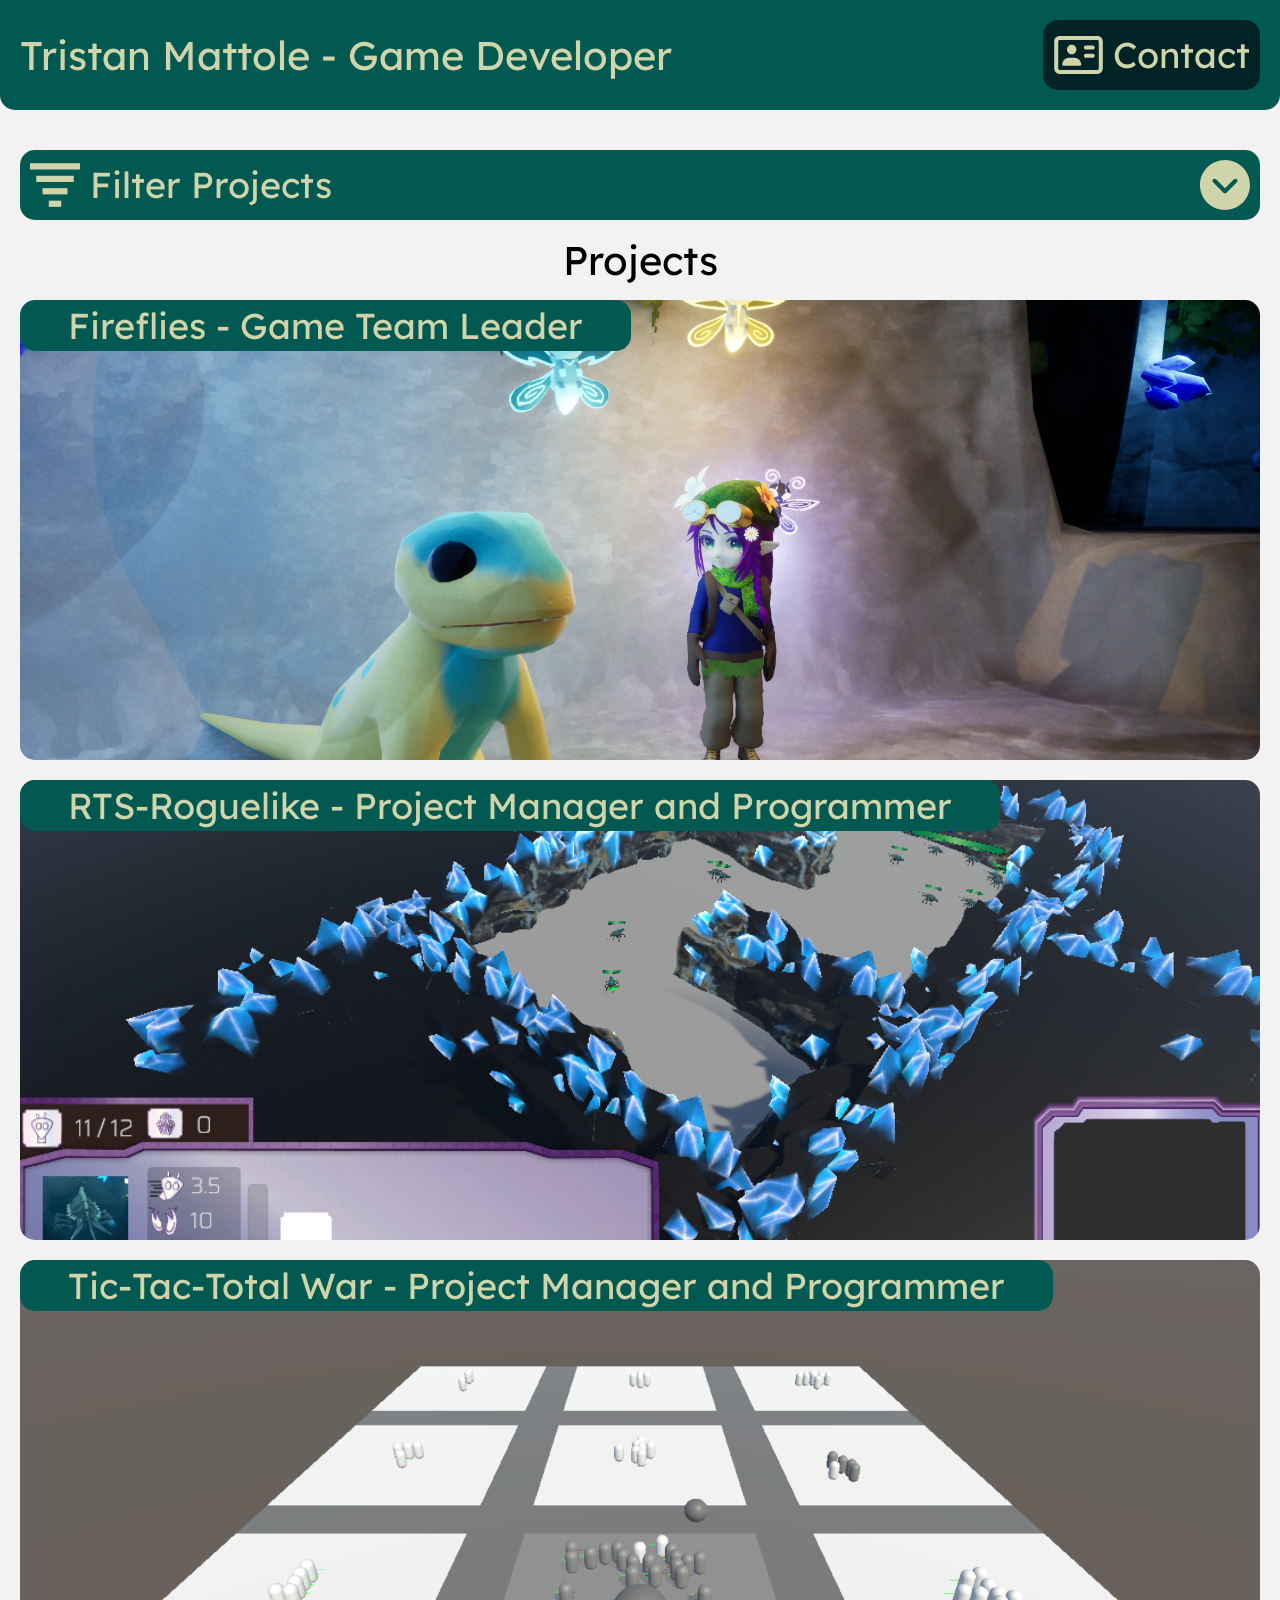
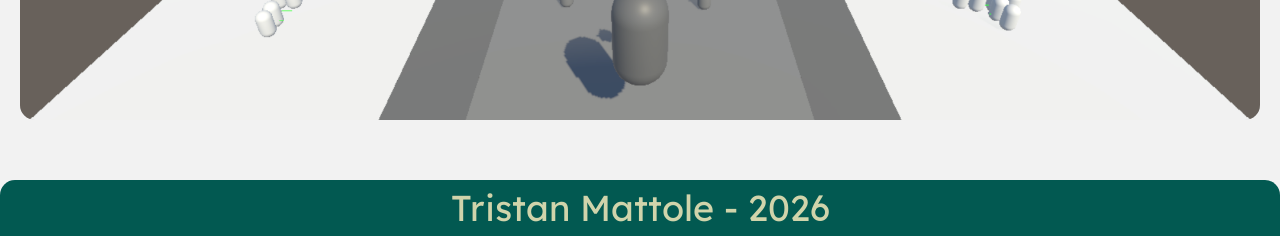
==== index.html @ 25dc7e29 "Added Website Files." ====
<!DOCTYPE html>
<html lang="en">
<head>
    <meta charset="UTF-8">
    <meta name="viewport" content="width=device-width, initial-scale=1.0">
    <title>Tristan Mattole Portfolio</title>
    <link rel="preconnect" href="https://fonts.googleapis.com">
    <link rel="preconnect" href="https://fonts.gstatic.com" crossorigin>
    <link href="https://fonts.googleapis.com/css2?family=Lexend:wght@400&display=swap" rel="stylesheet">
    <link rel="stylesheet" href="css/reset.css?v=2026-05-06">
    <link rel="stylesheet" href="css/styles.css?v=2026-05-06">
    <script defer src="scripts/isotope.pkgd.js"></script>
    <script defer src="scripts/app.js"></script>
</head>
<body data-node-id="36:54">
    <header class="nav-bar" data-node-id="36:98">
        <p class="site-title">Tristan Mattole - Game Developer</p>
        <a class="nav-link contact-link" href="contact.html" aria-label="Contact Tristan Mattole">
            <span class="contact-button">
                <span class="contact-icon" aria-hidden="true"></span>
                <span class="contact-label">Contact</span>
            </span>
        </a>
    </header>

    <main class="content-column">
        <section class="filter-dropdown" aria-label="Project filters" data-node-id="51:669">
            <button class="filter-input" type="button" aria-expanded="false" aria-controls="filter-menu">
                <span class="filter-input__label">
                    <span class="filter-icon" aria-hidden="true"></span>
                    <span>Filter Projects</span>
                </span>
                <span class="dropdown-arrow" aria-hidden="true"></span>
            </button>
            <div class="filter-menu" id="filter-menu">
                <div class="filter-tags" role="group" aria-label="Project technology filters">
                    <button class="tag-button tag-button--clear" type="button" data-filter="*">
                        <span class="tag-icon tag-icon--cross" aria-hidden="true"></span>
                    </button>
                    <button class="tag-button" type="button" data-filter=".tag-game-design">
                        <span>Game Design</span>
                        <span class="tag-icon" aria-hidden="true"></span>
                    </button>
                    <button class="tag-button" type="button" data-filter=".tag-csharp">
                        <span>C#</span>
                        <span class="tag-icon" aria-hidden="true"></span>
                    </button>
                    <button class="tag-button" type="button" data-filter=".tag-javascript">
                        <span>JavaScript</span>
                        <span class="tag-icon" aria-hidden="true"></span>
                    </button>
                    <button class="tag-button" type="button" data-filter=".tag-html">
                        <span>HTML</span>
                        <span class="tag-icon" aria-hidden="true"></span>
                    </button>
                    <button class="tag-button" type="button" data-filter=".tag-python">
                        <span>Python</span>
                        <span class="tag-icon" aria-hidden="true"></span>
                    </button>
                    <button class="tag-button" type="button" data-filter=".tag-unity">
                        <span>Unity Engine</span>
                        <span class="tag-icon" aria-hidden="true"></span>
                    </button>
                    <button class="tag-button" type="button" data-filter=".tag-unreal">
                        <span>Unreal Engine 5</span>
                        <span class="tag-icon" aria-hidden="true"></span>
                    </button>
                    <button class="tag-button" type="button" data-filter=".tag-github">
                        <span>GitHub</span>
                        <span class="tag-icon" aria-hidden="true"></span>
                    </button>
                    <button class="tag-button" type="button" data-filter=".tag-perforce">
                        <span>Perforce</span>
                        <span class="tag-icon" aria-hidden="true"></span>
                    </button>
                    <button class="tag-button" type="button" data-filter=".tag-visual-studio-code">
                        <span>Visual Studio Code</span>
                        <span class="tag-icon" aria-hidden="true"></span>
                    </button>
                    <button class="tag-button" type="button" data-filter=".tag-visual-design">
                        <span>Visual Design</span>
                        <span class="tag-icon" aria-hidden="true"></span>
                    </button>
                    <button class="tag-button" type="button" data-filter=".tag-adobe-after-effects">
                        <span>Adobe After Effects</span>
                        <span class="tag-icon" aria-hidden="true"></span>
                    </button>
                    <button class="tag-button" type="button" data-filter=".tag-adobe-premiere-pro">
                        <span>Adobe Premiere Pro</span>
                        <span class="tag-icon" aria-hidden="true"></span>
                    </button>
                    <button class="tag-button" type="button" data-filter=".tag-adobe-photoshop">
                        <span>Adobe Photoshop</span>
                        <span class="tag-icon" aria-hidden="true"></span>
                    </button>
                    <button class="tag-button" type="button" data-filter=".tag-adobe-illustrator">
                        <span>Adobe Illustrator</span>
                        <span class="tag-icon" aria-hidden="true"></span>
                    </button>
                    <button class="tag-button" type="button" data-filter=".tag-adobe-audition">
                        <span>Adobe Audition</span>
                        <span class="tag-icon" aria-hidden="true"></span>
                    </button>
                    <button class="tag-button" type="button" data-filter=".tag-slack">
                        <span>Slack</span>
                        <span class="tag-icon" aria-hidden="true"></span>
                    </button>
                    <button class="tag-button" type="button" data-filter=".tag-trello">
                        <span>Trello</span>
                        <span class="tag-icon" aria-hidden="true"></span>
                    </button>
                    <button class="tag-button" type="button" data-filter=".tag-figma">
                        <span>Figma</span>
                        <span class="tag-icon" aria-hidden="true"></span>
                    </button>
                    <button class="tag-button" type="button" data-filter=".tag-basecamp">
                        <span>Basecamp</span>
                        <span class="tag-icon" aria-hidden="true"></span>
                    </button>
                </div>
            </div>
        </section>

        <h1 class="projects-heading">Projects</h1>

        <div class="projects-grid">
            <a class="project-card tag-unreal tag-game-design tag-perforce tag-slack tag-basecamp" href="fireflies.html" aria-label="Open Fireflies project page">
                <img class="project-card-image" src="img/fireflies_scout.png" alt="Fireflies Project Thumbnail">
                <p><span>Fireflies - Game Team Leader</span></p>
            </a>

            <a class="project-card tag-unity tag-csharp tag-game-design tag-visual-studio-code tag-basecamp tag-trello" href="rts-roguelike.html" aria-label="Open RTS-Roguelike project page">
                <img class="project-card-image" src="img/rlrts_banner.png" alt="RTS-Roguelike Project Thumbnail">
                <p><span>RTS-Roguelike - Project Manager and Programmer</span></p>
            </a>

            <a class="project-card tag-unity tag-csharp tag-game-design tag-visual-studio-code tag-trello tag-github" href="tictactotalwar.html" aria-label="Open Tic-Tac-Total War project page">
                <img class="project-card-image" src="img/tictactotalwar_banner.png" alt="Tic-Tac-Total War Project Thumbnail">
                <p><span>Tic-Tac-Total War - Project Manager and Programmer</span></p>
            </a>
        </div>
    </main>

    <footer class="page-footer" data-node-id="57:518">
        <p>Tristan Mattole - 2026</p>
    </footer>
</body>
</html>
---- css/styles.css ----
:root {
    --page-bg: #f2f2f2;
    --green-main: #025951;
    --green-dark: #012326;
    --text-light: #d0d4ab;
    --text-dark: #011114;
    --card-grey: #d9d9d9;
    --reel-grey: #bebebe;
    --radius: 15px;
    --lexend: "Lexend", sans-serif;
}

*,
*::before,
*::after {
    box-sizing: border-box;
}

html {
    font-size: 16px;
}

body {
    margin: 0;
    min-height: 100vh;
    background: var(--page-bg);
    color: var(--text-dark);
    font-family: var(--lexend);
    display: flex;
    flex-direction: column;
    align-items: center;
    gap: 40px;
}

.nav-bar {
    position: sticky;
    top: 0;
    z-index: 100;
    width: 100%;
    min-height: 101px;
    padding: 20px;
    display: flex;
    align-items: center;
    justify-content: space-between;
    background: var(--green-main);
    border-bottom-left-radius: var(--radius);
    border-bottom-right-radius: var(--radius);
}

.site-title,
.contact-label,
.home-label,
.filter-input,
.page-footer p {
    font-family: var(--lexend);
    font-weight: 400;
    line-height: 1;
}

.site-title {
    margin: 0;
    color: var(--text-light);
    font-size: 40px;
}

.nav-link {
    color: inherit;
    text-decoration: none;
}

.contact-button,
.home-button {
    min-height: 70px;
    padding: 10px;
    display: inline-flex;
    align-items: center;
    gap: 10px;
    background: var(--green-dark);
    color: var(--text-light);
    border-radius: var(--radius);
    transition: background-color 220ms ease, color 220ms ease;
}

.contact-icon,
.home-icon {
    position: relative;
    display: inline-block;
    flex: 0 0 auto;
    background-color: currentColor;
    mask-position: center;
    mask-repeat: no-repeat;
    mask-size: contain;
    -webkit-mask-position: center;
    -webkit-mask-repeat: no-repeat;
    -webkit-mask-size: contain;
}

.contact-icon {
    width: 50px;
    height: 38.793px;
    mask-image: url("../svg/contact_icon.svg");
    -webkit-mask-image: url("../svg/contact_icon.svg");
}

.contact-label,
.home-label {
    font-size: 36px;
    color: inherit;
    transition: color 220ms ease;
}

.home-icon {
    width: 50px;
    height: 50px;
    mask-image: url("../svg/home_icon.svg");
    -webkit-mask-image: url("../svg/home_icon.svg");
}

.nav-link:hover .contact-button,
.nav-link:focus-visible .contact-button,
.nav-link:hover .home-button,
.nav-link:focus-visible .home-button {
    background: #038c7f;
    color: var(--text-dark);
}

.demo-reel {
    width: 100%;
    min-height: 610px;
    display: flex;
    align-items: center;
    justify-content: center;
    background: var(--reel-grey);
    border-radius: var(--radius);
}

.demo-reel p {
    margin: 0;
    font-family: var(--lexend);
    font-size: 36px;
    font-weight: 400;
    line-height: 1;
    color: #000;
}

.content-column {
    width: min(1365px, calc(100% - 40px));
    display: flex;
    flex-direction: column;
    align-items: flex-start;
    gap: 20px;
}

.contact-page-main {
    width: min(1365px, calc(100% - 40px));
    flex: 1 0 auto;
}

.contact-page {
    gap: 0;
}

.contact-page .contact-page-main {
    width: min(1360px, calc(100% - 40px));
    padding-top: 69px;
    padding-bottom: 40px;
}

.contact-intro {
    width: 100%;
    display: flex;
    flex-direction: column;
    align-items: center;
    gap: 20px;
}

.contact-about {
    width: 100%;
    display: flex;
    align-items: flex-start;
    justify-content: space-between;
    gap: 20px;
}

.contact-photo-placeholder {
    width: 385px;
    min-width: 385px;
    min-height: 385px;
    display: flex;
    align-items: center;
    justify-content: center;
    overflow: hidden;
    background: var(--card-grey);
    border-radius: var(--radius);
}

.contact-photo {
    display: block;
    width: 100%;
    height: 385px;
    object-fit: cover;
    object-position: center;
}

.contact-about-copy {
    width: 925px;
    display: flex;
    flex-direction: column;
    align-items: center;
    gap: 10px;
    color: var(--text-dark);
}

.contact-section-title {
    margin: 0;
    font-family: var(--lexend);
    font-size: 36px;
    font-weight: 400;
    line-height: 1;
    color: var(--text-dark);
    text-align: center;
}

.contact-body-text,
.contact-email,
.contact-email a {
    margin: 0;
    font-family: var(--lexend);
    font-size: 24px;
    font-weight: 400;
    line-height: 1.25;
    color: var(--text-dark);
}

.contact-body-text {
    text-align: justify;
}

.resume-link {
    align-self: center;
    min-height: 50px;
    padding: 10px 20px;
    display: inline-flex;
    align-items: center;
    justify-content: center;
    background: var(--green-main);
    color: var(--text-light);
    border-radius: var(--radius);
    font-family: var(--lexend);
    font-size: 24px;
    font-weight: 400;
    line-height: 1;
    text-decoration: none;
    transition: background-color 220ms ease, color 220ms ease;
}

.resume-link:hover,
.resume-link:focus-visible {
    background: var(--green-dark);
}

.contact-details {
    width: 270px;
    display: flex;
    flex-direction: column;
    align-items: center;
    gap: 10px;
}

.contact-email a {
    text-decoration: none;
}

.contact-socials {
    display: flex;
    align-items: center;
    gap: 10px;
}

.social-link {
    display: inline-flex;
    align-items: center;
    justify-content: center;
    color: #000;
    text-decoration: none;
    transition: opacity 220ms ease;
}

.social-link:hover,
.social-link:focus-visible {
    opacity: 0.72;
}

.social-icon {
    display: block;
    object-fit: contain;
}

.social-icon--linkedin {
    width: 54px;
    height: 50px;
}

.social-icon--github {
    width: 51px;
    height: 50px;
}

.filter-dropdown {
    width: 100%;
    position: relative;
    min-height: 70px;
}

.filter-input {
    position: absolute;
    inset: 0 0 auto 0;
    z-index: 2;
    width: 1360px;
    max-width: 100%;
    min-height: 70px;
    padding: 10px;
    display: flex;
    align-items: center;
    justify-content: space-between;
    background: var(--green-main);
    border-radius: var(--radius);
    color: var(--text-light);
    font-size: 36px;
    border: 0;
    text-align: left;
    cursor: pointer;
    transition: background-color 220ms ease;
}

.filter-input:hover,
.filter-input:focus-visible,
.filter-input[aria-expanded="true"] {
    background: var(--green-dark);
}

.filter-input__label {
    display: inline-flex;
    align-items: center;
    gap: 10px;
}

.filter-icon {
    width: 50px;
    height: 50px;
    display: inline-block;
    flex: 0 0 auto;
    background-color: currentColor;
    mask-image: url("../svg/filter_icon.svg");
    mask-position: center;
    mask-repeat: no-repeat;
    mask-size: contain;
    -webkit-mask-image: url("../svg/filter_icon.svg");
    -webkit-mask-position: center;
    -webkit-mask-repeat: no-repeat;
    -webkit-mask-size: contain;
}

.dropdown-arrow {
    width: 50px;
    height: 50px;
    flex: 0 0 auto;
    background-color: var(--text-light);
    mask-image: url("../svg/dropdown_down_icon.svg");
    mask-position: center;
    mask-repeat: no-repeat;
    mask-size: contain;
    -webkit-mask-image: url("../svg/dropdown_down_icon.svg");
    -webkit-mask-position: center;
    -webkit-mask-repeat: no-repeat;
    -webkit-mask-size: contain;
}

.filter-input[aria-expanded="true"] .dropdown-arrow {
    mask-image: url("../svg/dropdown_up_icon.svg");
    -webkit-mask-image: url("../svg/dropdown_up_icon.svg");
}

.filter-menu {
    width: 1360px;
    max-width: 100%;
    max-height: 0;
    overflow: hidden;
    padding: 0 20px;
    background: var(--green-main);
    border-radius: var(--radius);
    opacity: 0;
    transition: max-height 220ms ease, opacity 220ms ease, padding 220ms ease;
}

.filter-menu.is-open {
    max-height: 540px;
    padding: 90px 20px 20px;
    opacity: 1;
}

.filter-tags {
    display: flex;
    flex-wrap: wrap;
    gap: 10px;
}

.tag-button {
    min-height: 50px;
    padding: 10px;
    display: inline-flex;
    align-items: center;
    justify-content: center;
    gap: 10px;
    border: 0;
    border-radius: var(--radius);
    background: var(--green-accent, #038c7f);
    color: var(--text-dark);
    font-family: var(--lexend);
    font-size: 24px;
    font-weight: 400;
    line-height: 1;
    cursor: pointer;
    transition: background-color 220ms ease, color 220ms ease;
}

.tag-button.is-active {
    background: var(--green-dark);
    color: var(--text-light);
}

.tag-icon {
    position: relative;
    width: 30px;
    height: 30px;
    flex: 0 0 30px;
}

.tag-icon::before,
.tag-icon::after {
    content: "";
    position: absolute;
    left: 50%;
    top: 50%;
    width: 18px;
    height: 4px;
    background: currentColor;
    border-radius: 999px;
    transform: translate(-50%, -50%);
}

.tag-icon::after {
    transform: translate(-50%, -50%) rotate(90deg);
}

.tag-button.is-active .tag-icon::before {
    transform: translate(-50%, -50%) rotate(45deg);
}

.tag-button.is-active .tag-icon::after {
    transform: translate(-50%, -50%) rotate(-45deg);
}

.tag-icon--cross::before {
    transform: translate(-50%, -50%) rotate(45deg);
}

.tag-icon--cross::after {
    transform: translate(-50%, -50%) rotate(-45deg);
}

.projects-heading {
    width: 100%;
    margin: 0;
    font-family: var(--lexend);
    font-size: 40px;
    font-weight: 400;
    line-height: 1;
    text-align: center;
    color: #000;
}

.projects-grid {
    width: 100%;
}

.project-card {
    position: relative;
    display: block;
    overflow: hidden;
    isolation: isolate;
    width: 100%;
    min-height: 460px;
    padding: 10px;
    background: var(--card-grey);
    border-radius: var(--radius);
    margin-bottom: 20px;
    text-decoration: none;
    transition: background-color 220ms ease;
}

.project-card::before {
    content: "";
    position: absolute;
    inset: 0;
    background: rgba(0, 0, 0, 0.14);
    opacity: 0;
    transition: opacity 220ms ease;
    z-index: 1;
    pointer-events: none;
}

.project-card:hover::before,
.project-card:focus-visible::before,
.project-card:focus-within::before {
    opacity: 1;
}

.project-card:focus-visible {
    outline: 4px solid var(--green-dark);
    outline-offset: 4px;
}

.project-card > * {
    position: relative;
    z-index: 2;
}

.project-card-image {
    position: absolute;
    inset: 0;
    z-index: 0;
}

.project-card img,
.project-card picture,
.project-card video {
    display: block;
    width: 100%;
    height: 100%;
    object-fit: cover;
}

.project-card p {
    position: absolute;
    top: 0;
    left: 0;
    z-index: 2;
    margin: 0;
    display: inline-flex;
    max-width: 100%;
    font-family: var(--lexend);
    font-size: 36px;
    font-weight: 400;
    line-height: 1;
    color: var(--text-light);
}

.project-card p span {
    display: inline-flex;
    align-items: center;
    justify-content: center;
    min-height: 51px;
    max-width: 100%;
    padding: 7px 48px;
    background: var(--green-main);
    border-radius: var(--radius);
    color: inherit;
    overflow-wrap: anywhere;
    text-align: center;
    transition: background-color 220ms ease;
}

.project-card:hover p span,
.project-card:focus-visible p span {
    background: var(--green-dark);
}

.page-footer {
    width: 100%;
    padding: 10px;
    display: flex;
    align-items: center;
    justify-content: center;
    background: var(--green-main);
    border-top-left-radius: var(--radius);
    border-top-right-radius: var(--radius);
}

.page-footer p {
    margin: 0;
    color: var(--text-light);
    font-size: 36px;
}

.project-page {
    gap: 40px;
}

.project-page-main {
    width: min(1360px, calc(100% - 40px));
    display: flex;
    flex-direction: column;
    align-items: center;
    gap: 20px;
}

.project-hero {
    --project-hero-height: clamp(240px, 42.4vw, 610px);
    width: 100%;
    height: var(--project-hero-height);
    display: flex;
    align-items: center;
    justify-content: center;
    overflow: hidden;
    background: var(--reel-grey);
    border-radius: var(--radius);
}

.project-hero:has(img),
.project-hero:has(picture),
.project-hero:has(video) {
    width: 100%;
    height: max(220px, 32vw);
    min-height: 0;
    background: transparent;
}

.project-hero img,
.project-hero picture,
.project-hero video {
    display: block;
    width: auto;
    max-width: 100%;
    height: 100%;
    object-fit: contain;
    object-position: center;
    border-radius: var(--radius);
}

.project-hero p,
.project-media p {
    margin: 0;
    font-family: var(--lexend);
    font-size: 36px;
    font-weight: 400;
    line-height: 1;
    color: var(--text-dark);
    text-align: center;
}

.project-detail {
    width: min(919px, 100%);
    display: flex;
    flex-direction: column;
    align-items: flex-start;
    gap: 20px;
}

.project-section {
    width: 100%;
    display: flex;
    flex-direction: column;
    gap: 5px;
    color: var(--text-dark);
}

.project-section h1,
.project-section h2 {
    margin: 0;
    font-family: var(--lexend);
    font-size: 36px;
    font-weight: 400;
    line-height: 1;
}

.project-section p {
    margin: 0;
    font-family: var(--lexend);
    font-size: 24px;
    font-weight: 400;
    line-height: 1;
}

.project-section ul {
    margin: 5px 0 0;
    padding: 0;
    display: flex;
    flex-direction: column;
    gap: 10px;
    list-style: none;
}

.project-section li {
    position: relative;
    padding-left: 24px;
    font-family: var(--lexend);
    font-size: 24px;
    font-weight: 400;
    line-height: 1.2;
}

.project-section li::before {
    content: "";
    position: absolute;
    left: 0;
    top: 0.45em;
    width: 10px;
    height: 10px;
    background: var(--green-main);
    border-radius: 50%;
}

.project-link-row {
    display: flex;
    align-items: center;
    flex-wrap: wrap;
    gap: 20px;
}

.project-link {
    min-height: 50px;
    display: inline-flex;
    align-items: center;
    justify-content: center;
    color: #000;
    font-family: var(--lexend);
    font-size: 24px;
    font-weight: 400;
    line-height: 1;
    text-decoration: none;
    transition: opacity 220ms ease;
}

.project-link:hover,
.project-link:focus-visible {
    opacity: 0.72;
}

.project-link--steam {
    width: 96px;
    background: #000;
    color: #fff;
    border-radius: 3px;
    font-size: 13px;
    text-transform: uppercase;
}

.project-link--itch {
    font-size: 28px;
    font-weight: 700;
}

.project-link--github {
    font-size: 28px;
    font-weight: 700;
}

.project-link--icon {
    gap: 10px;
}

.project-link-icon {
    display: block;
    width: 50px;
    height: 50px;
}

.project-link--icon span {
    font-size: 24px;
    line-height: 1;
}

.project-link--itch-logo {
    width: 194px;
}

.project-link-itch-logo {
    display: block;
    width: 194px;
    height: 50px;
    object-fit: contain;
}

.project-media {
    width: 100%;
    min-height: 465px;
    display: flex;
    align-items: center;
    justify-content: center;
    padding: 20px;
    background: var(--card-grey);
    border-radius: var(--radius);
}

@media (max-width: 1100px) {
    body {
        gap: 24px;
    }

    .nav-bar {
        padding: 24px;
        min-height: auto;
    }

    .site-title {
        font-size: 28px;
    }

    .contact-label,
    .home-label,
    .filter-input,
    .page-footer p {
        font-size: 28px;
    }

    .filter-menu.is-open {
        padding: 84px 12px 12px;
    }

    .tag-button {
        font-size: 18px;
    }

    .demo-reel,
    .project-card,
    .project-hero,
    .project-media {
        min-height: 360px;
    }

    .demo-reel p,
    .project-card p,
    .projects-heading,
    .project-hero p,
    .project-media p,
    .project-section h1,
    .project-section h2 {
        font-size: 28px;
    }

    .project-section p,
    .project-section li,
    .project-link,
    .project-link--icon span {
        font-size: 21px;
    }

    .contact-page .contact-page-main {
        width: calc(100% - 32px);
        padding-top: 40px;
    }

    .contact-about {
        flex-direction: column;
        align-items: center;
    }

    .contact-photo-placeholder,
    .contact-about-copy {
        width: 100%;
        min-width: 0;
    }

    .contact-photo-placeholder {
        min-height: 320px;
    }

    .contact-photo {
        height: 320px;
        object-fit: contain;
        object-position: center;
    }

    .contact-section-title {
        font-size: 32px;
    }

    .contact-body-text,
    .resume-link,
    .contact-email,
    .contact-email a {
        font-size: 21px;
    }
}

@media (max-width: 720px) {
    .nav-bar {
        padding: 16px;
        gap: 16px;
        flex-direction: column;
        align-items: flex-start;
    }

    .content-column {
        width: calc(100% - 24px);
    }

    .site-title {
        font-size: 22px;
    }

    .contact-button,
    .home-button {
        min-height: 56px;
    }

    .contact-label,
    .home-label,
    .filter-input,
    .page-footer p {
        font-size: 20px;
    }

    .contact-icon,
    .home-icon,
    .filter-icon,
    .dropdown-arrow {
        transform: scale(0.82);
        transform-origin: left center;
    }

    .demo-reel,
    .project-card,
    .project-hero,
    .project-media {
        min-height: 240px;
    }

    .filter-menu {
        padding-inline: 12px;
    }

    .filter-menu.is-open {
        padding-top: 78px;
    }

    .tag-button {
        min-height: 44px;
        font-size: 16px;
    }

    .demo-reel p,
    .project-card p,
    .projects-heading,
    .project-hero p,
    .project-media p,
    .project-section h1,
    .project-section h2 {
        font-size: 20px;
    }

    .project-page-main {
        width: calc(100% - 24px);
    }

    .project-section p,
    .project-section li,
    .project-link,
    .project-link--icon span {
        font-size: 16px;
    }

    .project-link-row {
        gap: 12px;
    }

    .contact-page .contact-page-main {
        width: calc(100% - 24px);
        padding-top: 28px;
        padding-bottom: 24px;
    }

    .contact-photo-placeholder {
        min-height: 260px;
        aspect-ratio: 1;
    }

    .contact-photo {
        height: 100%;
        object-fit: cover;
        object-position: center;
    }

    .contact-section-title {
        font-size: 24px;
    }

    .contact-body-text,
    .resume-link,
    .contact-email,
    .contact-email a {
        font-size: 18px;
    }

    .contact-details {
        width: 100%;
    }
}

.project-hero:has(img),
.project-hero:has(picture),
.project-hero:has(video) {
    min-height: 0;
}
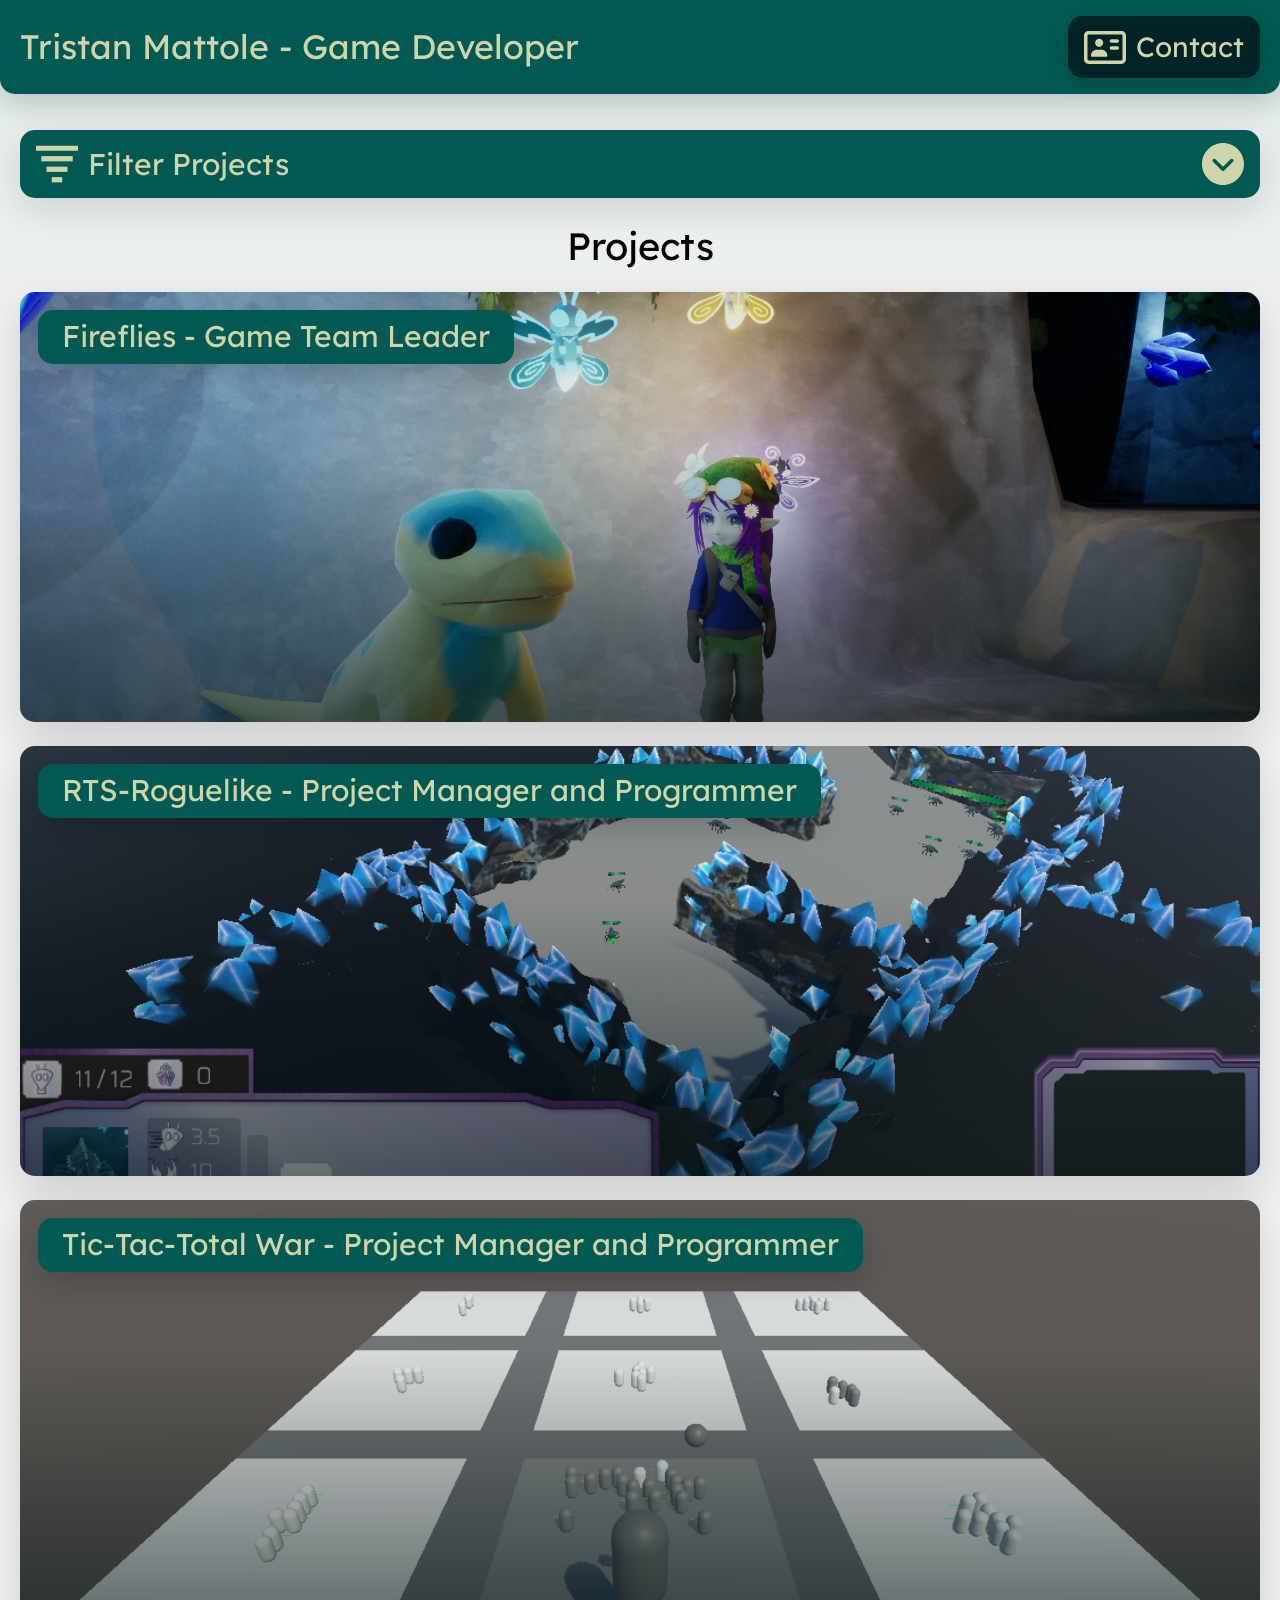
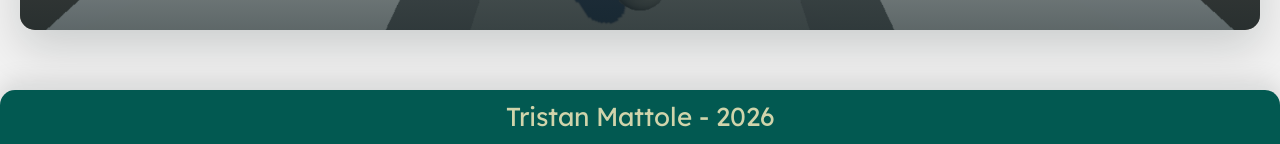
==== commit 1703236b: "Project pages are now generated with Javascript. All project pages can now be defined in projects.js" ====
--- a/index.html
+++ b/index.html
@@ -9,8 +9,9 @@
     <link href="https://fonts.googleapis.com/css2?family=Lexend:wght@400&display=swap" rel="stylesheet">
     <link rel="stylesheet" href="css/reset.css?v=2026-05-06">
     <link rel="stylesheet" href="css/styles.css?v=2026-05-06">
-    <script defer src="scripts/isotope.pkgd.js"></script>
     <script defer src="scripts/app.js"></script>
+    <script defer src="scripts/project-data.js"></script>
+    <script defer src="scripts/project-list.js"></script>
 </head>
 <body data-node-id="36:54">
     <header class="nav-bar" data-node-id="36:98">
@@ -123,22 +124,7 @@
 
         <h1 class="projects-heading">Projects</h1>
 
-        <div class="projects-grid">
-            <a class="project-card tag-unreal tag-game-design tag-perforce tag-slack tag-basecamp" href="fireflies.html" aria-label="Open Fireflies project page">
-                <img class="project-card-image" src="img/fireflies_scout.png" alt="Fireflies Project Thumbnail">
-                <p><span>Fireflies - Game Team Leader</span></p>
-            </a>
-
-            <a class="project-card tag-unity tag-csharp tag-game-design tag-visual-studio-code tag-basecamp tag-trello" href="rts-roguelike.html" aria-label="Open RTS-Roguelike project page">
-                <img class="project-card-image" src="img/rlrts_banner.png" alt="RTS-Roguelike Project Thumbnail">
-                <p><span>RTS-Roguelike - Project Manager and Programmer</span></p>
-            </a>
-
-            <a class="project-card tag-unity tag-csharp tag-game-design tag-visual-studio-code tag-trello tag-github" href="tictactotalwar.html" aria-label="Open Tic-Tac-Total War project page">
-                <img class="project-card-image" src="img/tictactotalwar_banner.png" alt="Tic-Tac-Total War Project Thumbnail">
-                <p><span>Tic-Tac-Total War - Project Manager and Programmer</span></p>
-            </a>
-        </div>
+        <div class="projects-grid" aria-live="polite"></div>
     </main>
 
     <footer class="page-footer" data-node-id="57:518">
--- a/css/styles.css
+++ b/css/styles.css
@@ -6,6 +6,11 @@
     --text-dark: #011114;
     --card-grey: #d9d9d9;
     --reel-grey: #bebebe;
+    --green-accent: #038c7f;
+    --surface-light: #ffffff;
+    --border-soft: rgba(1, 17, 20, 0.1);
+    --shadow-soft: 0 12px 34px rgba(1, 17, 20, 0.12);
+    --shadow-card: 0 18px 45px rgba(1, 17, 20, 0.16);
     --radius: 15px;
     --lexend: "Lexend", sans-serif;
 }
@@ -23,13 +28,15 @@
 body {
     margin: 0;
     min-height: 100vh;
-    background: var(--page-bg);
+    background:
+        linear-gradient(180deg, rgba(3, 140, 127, 0.08), transparent 360px),
+        var(--page-bg);
     color: var(--text-dark);
     font-family: var(--lexend);
     display: flex;
     flex-direction: column;
     align-items: center;
-    gap: 40px;
+    gap: 36px;
 }
 
 .nav-bar {
@@ -37,14 +44,15 @@
     top: 0;
     z-index: 100;
     width: 100%;
-    min-height: 101px;
-    padding: 20px;
+    min-height: 92px;
+    padding: 16px 20px;
     display: flex;
     align-items: center;
     justify-content: space-between;
     background: var(--green-main);
     border-bottom-left-radius: var(--radius);
     border-bottom-right-radius: var(--radius);
+    box-shadow: 0 10px 28px rgba(1, 17, 20, 0.18);
 }
 
 .site-title,
@@ -60,7 +68,8 @@
 .site-title {
     margin: 0;
     color: var(--text-light);
-    font-size: 40px;
+    font-size: 34px;
+    line-height: 1.12;
 }
 
 .nav-link {
@@ -70,15 +79,16 @@
 
 .contact-button,
 .home-button {
-    min-height: 70px;
-    padding: 10px;
+    min-height: 62px;
+    padding: 10px 16px;
     display: inline-flex;
     align-items: center;
     gap: 10px;
     background: var(--green-dark);
     color: var(--text-light);
     border-radius: var(--radius);
-    transition: background-color 220ms ease, color 220ms ease;
+    box-shadow: 0 6px 18px rgba(1, 17, 20, 0.18);
+    transition: transform 220ms ease, background-color 220ms ease, color 220ms ease;
 }
 
 .contact-icon,
@@ -96,22 +106,22 @@
 }
 
 .contact-icon {
-    width: 50px;
-    height: 38.793px;
+    width: 42px;
+    height: 33px;
     mask-image: url("../svg/contact_icon.svg");
     -webkit-mask-image: url("../svg/contact_icon.svg");
 }
 
 .contact-label,
 .home-label {
-    font-size: 36px;
+    font-size: 28px;
     color: inherit;
     transition: color 220ms ease;
 }
 
 .home-icon {
-    width: 50px;
-    height: 50px;
+    width: 42px;
+    height: 42px;
     mask-image: url("../svg/home_icon.svg");
     -webkit-mask-image: url("../svg/home_icon.svg");
 }
@@ -120,8 +130,9 @@
 .nav-link:focus-visible .contact-button,
 .nav-link:hover .home-button,
 .nav-link:focus-visible .home-button {
-    background: #038c7f;
+    background: var(--green-accent);
     color: var(--text-dark);
+    transform: translateY(-2px);
 }
 
 .demo-reel {
@@ -132,6 +143,7 @@
     justify-content: center;
     background: var(--reel-grey);
     border-radius: var(--radius);
+    box-shadow: var(--shadow-soft);
 }
 
 .demo-reel p {
@@ -148,7 +160,7 @@
     display: flex;
     flex-direction: column;
     align-items: flex-start;
-    gap: 20px;
+    gap: 24px;
 }
 
 .contact-page-main {
@@ -157,12 +169,12 @@
 }
 
 .contact-page {
-    gap: 0;
+    gap: 36px;
 }
 
 .contact-page .contact-page-main {
     width: min(1360px, calc(100% - 40px));
-    padding-top: 69px;
+    padding-top: 28px;
     padding-bottom: 40px;
 }
 
@@ -179,7 +191,7 @@
     display: flex;
     align-items: flex-start;
     justify-content: space-between;
-    gap: 20px;
+    gap: 28px;
 }
 
 .contact-photo-placeholder {
@@ -192,6 +204,7 @@
     overflow: hidden;
     background: var(--card-grey);
     border-radius: var(--radius);
+    box-shadow: var(--shadow-soft);
 }
 
 .contact-photo {
@@ -204,11 +217,16 @@
 
 .contact-about-copy {
     width: 925px;
+    padding: 28px;
     display: flex;
     flex-direction: column;
-    align-items: center;
-    gap: 10px;
+    align-items: flex-start;
+    gap: 14px;
     color: var(--text-dark);
+    background: var(--surface-light);
+    border: 1px solid var(--border-soft);
+    border-radius: var(--radius);
+    box-shadow: var(--shadow-soft);
 }
 
 .contact-section-title {
@@ -216,9 +234,9 @@
     font-family: var(--lexend);
     font-size: 36px;
     font-weight: 400;
-    line-height: 1;
+    line-height: 1.1;
     color: var(--text-dark);
-    text-align: center;
+    text-align: left;
 }
 
 .contact-body-text,
@@ -226,14 +244,14 @@
 .contact-email a {
     margin: 0;
     font-family: var(--lexend);
-    font-size: 24px;
-    font-weight: 400;
-    line-height: 1.25;
+    font-size: 22px;
+    font-weight: 400;
+    line-height: 1.45;
     color: var(--text-dark);
 }
 
 .contact-body-text {
-    text-align: justify;
+    text-align: left;
 }
 
 .resume-link {
@@ -251,20 +269,27 @@
     font-weight: 400;
     line-height: 1;
     text-decoration: none;
-    transition: background-color 220ms ease, color 220ms ease;
+    box-shadow: 0 8px 18px rgba(2, 89, 81, 0.18);
+    transition: transform 220ms ease, background-color 220ms ease, color 220ms ease;
 }
 
 .resume-link:hover,
 .resume-link:focus-visible {
     background: var(--green-dark);
+    transform: translateY(-2px);
 }
 
 .contact-details {
-    width: 270px;
+    width: 100%;
+    padding: 24px;
     display: flex;
     flex-direction: column;
     align-items: center;
-    gap: 10px;
+    gap: 12px;
+    background: var(--surface-light);
+    border: 1px solid var(--border-soft);
+    border-radius: var(--radius);
+    box-shadow: var(--shadow-soft);
 }
 
 .contact-email a {
@@ -309,7 +334,7 @@
 .filter-dropdown {
     width: 100%;
     position: relative;
-    min-height: 70px;
+    min-height: 68px;
 }
 
 .filter-input {
@@ -318,19 +343,20 @@
     z-index: 2;
     width: 1360px;
     max-width: 100%;
-    min-height: 70px;
-    padding: 10px;
+    min-height: 68px;
+    padding: 10px 16px;
     display: flex;
     align-items: center;
     justify-content: space-between;
     background: var(--green-main);
     border-radius: var(--radius);
     color: var(--text-light);
-    font-size: 36px;
+    font-size: 30px;
     border: 0;
     text-align: left;
     cursor: pointer;
-    transition: background-color 220ms ease;
+    box-shadow: var(--shadow-soft);
+    transition: transform 220ms ease, background-color 220ms ease;
 }
 
 .filter-input:hover,
@@ -339,6 +365,11 @@
     background: var(--green-dark);
 }
 
+.filter-input:hover,
+.filter-input:focus-visible {
+    transform: translateY(-1px);
+}
+
 .filter-input__label {
     display: inline-flex;
     align-items: center;
@@ -346,8 +377,8 @@
 }
 
 .filter-icon {
-    width: 50px;
-    height: 50px;
+    width: 42px;
+    height: 42px;
     display: inline-block;
     flex: 0 0 auto;
     background-color: currentColor;
@@ -362,8 +393,8 @@
 }
 
 .dropdown-arrow {
-    width: 50px;
-    height: 50px;
+    width: 42px;
+    height: 42px;
     flex: 0 0 auto;
     background-color: var(--text-light);
     mask-image: url("../svg/dropdown_down_icon.svg");
@@ -390,11 +421,12 @@
     background: var(--green-main);
     border-radius: var(--radius);
     opacity: 0;
+    box-shadow: var(--shadow-soft);
     transition: max-height 220ms ease, opacity 220ms ease, padding 220ms ease;
 }
 
 .filter-menu.is-open {
-    max-height: 540px;
+    max-height: 1600px;
     padding: 90px 20px 20px;
     opacity: 1;
 }
@@ -406,22 +438,30 @@
 }
 
 .tag-button {
-    min-height: 50px;
-    padding: 10px;
+    min-height: 46px;
+    padding: 9px 13px;
     display: inline-flex;
     align-items: center;
     justify-content: center;
     gap: 10px;
     border: 0;
     border-radius: var(--radius);
-    background: var(--green-accent, #038c7f);
+    background: var(--green-accent);
     color: var(--text-dark);
     font-family: var(--lexend);
-    font-size: 24px;
+    font-size: 20px;
     font-weight: 400;
     line-height: 1;
     cursor: pointer;
-    transition: background-color 220ms ease, color 220ms ease;
+    box-shadow: 0 5px 14px rgba(1, 17, 20, 0.12);
+    transition: transform 220ms ease, background-color 220ms ease, color 220ms ease;
+}
+
+.tag-button:hover,
+.tag-button:focus-visible {
+    background: var(--green-dark);
+    color: var(--text-light);
+    transform: translateY(-1px);
 }
 
 .tag-button.is-active {
@@ -431,9 +471,9 @@
 
 .tag-icon {
     position: relative;
-    width: 30px;
-    height: 30px;
-    flex: 0 0 30px;
+    width: 24px;
+    height: 24px;
+    flex: 0 0 24px;
 }
 
 .tag-icon::before,
@@ -442,8 +482,8 @@
     position: absolute;
     left: 50%;
     top: 50%;
-    width: 18px;
-    height: 4px;
+    width: 15px;
+    height: 3px;
     background: currentColor;
     border-radius: 999px;
     transform: translate(-50%, -50%);
@@ -471,11 +511,11 @@
 
 .projects-heading {
     width: 100%;
-    margin: 0;
-    font-family: var(--lexend);
-    font-size: 40px;
-    font-weight: 400;
-    line-height: 1;
+    margin: 4px 0 0;
+    font-family: var(--lexend);
+    font-size: 38px;
+    font-weight: 400;
+    line-height: 1.1;
     text-align: center;
     color: #000;
 }
@@ -490,21 +530,42 @@
     overflow: hidden;
     isolation: isolate;
     width: 100%;
-    min-height: 460px;
-    padding: 10px;
+    min-height: 430px;
+    padding: 0;
     background: var(--card-grey);
     border-radius: var(--radius);
-    margin-bottom: 20px;
+    margin-bottom: 24px;
+    max-height: 700px;
+    opacity: 1;
     text-decoration: none;
-    transition: background-color 220ms ease;
+    box-shadow: var(--shadow-card);
+    transition:
+        max-height 280ms ease,
+        min-height 280ms ease,
+        margin-bottom 280ms ease,
+        opacity 180ms ease,
+        transform 220ms ease,
+        box-shadow 220ms ease;
+}
+
+.project-card.is-filter-hidden {
+    min-height: 0 !important;
+    max-height: 0;
+    margin-bottom: 0;
+    opacity: 0;
+    pointer-events: none;
+    transform: translateY(8px);
+    box-shadow: none;
 }
 
 .project-card::before {
     content: "";
     position: absolute;
     inset: 0;
-    background: rgba(0, 0, 0, 0.14);
-    opacity: 0;
+    background:
+        linear-gradient(180deg, rgba(1, 17, 20, 0.04) 35%, rgba(1, 17, 20, 0.58) 100%),
+        rgba(1, 17, 20, 0.08);
+    opacity: 1;
     transition: opacity 220ms ease;
     z-index: 1;
     pointer-events: none;
@@ -513,7 +574,13 @@
 .project-card:hover::before,
 .project-card:focus-visible::before,
 .project-card:focus-within::before {
-    opacity: 1;
+    opacity: 0.82;
+}
+
+.project-card:hover,
+.project-card:focus-visible {
+    box-shadow: 0 24px 54px rgba(1, 17, 20, 0.22);
+    transform: translateY(-3px);
 }
 
 .project-card:focus-visible {
@@ -539,20 +606,27 @@
     width: 100%;
     height: 100%;
     object-fit: cover;
+    transition: transform 360ms ease;
+}
+
+.project-card:hover img,
+.project-card:focus-visible img {
+    transform: scale(1.025);
 }
 
 .project-card p {
     position: absolute;
-    top: 0;
-    left: 0;
+    top: 18px;
+    left: 18px;
+    right: 18px;
     z-index: 2;
     margin: 0;
     display: inline-flex;
     max-width: 100%;
     font-family: var(--lexend);
-    font-size: 36px;
-    font-weight: 400;
-    line-height: 1;
+    font-size: 30px;
+    font-weight: 400;
+    line-height: 1.1;
     color: var(--text-light);
 }
 
@@ -560,14 +634,15 @@
     display: inline-flex;
     align-items: center;
     justify-content: center;
-    min-height: 51px;
+    min-height: 54px;
     max-width: 100%;
-    padding: 7px 48px;
+    padding: 10px 24px;
     background: var(--green-main);
     border-radius: var(--radius);
     color: inherit;
     overflow-wrap: anywhere;
     text-align: center;
+    box-shadow: 0 10px 24px rgba(1, 17, 20, 0.18);
     transition: background-color 220ms ease;
 }
 
@@ -578,19 +653,20 @@
 
 .page-footer {
     width: 100%;
-    padding: 10px;
+    padding: 14px 10px;
     display: flex;
     align-items: center;
     justify-content: center;
     background: var(--green-main);
     border-top-left-radius: var(--radius);
     border-top-right-radius: var(--radius);
+    box-shadow: 0 -8px 24px rgba(1, 17, 20, 0.12);
 }
 
 .page-footer p {
     margin: 0;
     color: var(--text-light);
-    font-size: 36px;
+    font-size: 26px;
 }
 
 .project-page {
@@ -615,6 +691,7 @@
     overflow: hidden;
     background: var(--reel-grey);
     border-radius: var(--radius);
+    box-shadow: var(--shadow-card);
 }
 
 .project-hero:has(img),
@@ -650,7 +727,7 @@
 }
 
 .project-detail {
-    width: min(919px, 100%);
+    width: min(980px, 100%);
     display: flex;
     flex-direction: column;
     align-items: flex-start;
@@ -661,25 +738,30 @@
     width: 100%;
     display: flex;
     flex-direction: column;
-    gap: 5px;
+    gap: 10px;
     color: var(--text-dark);
+    padding: 24px;
+    background: var(--surface-light);
+    border: 1px solid var(--border-soft);
+    border-radius: var(--radius);
+    box-shadow: var(--shadow-soft);
 }
 
 .project-section h1,
 .project-section h2 {
     margin: 0;
     font-family: var(--lexend);
-    font-size: 36px;
-    font-weight: 400;
-    line-height: 1;
+    font-size: 32px;
+    font-weight: 400;
+    line-height: 1.1;
 }
 
 .project-section p {
     margin: 0;
     font-family: var(--lexend);
-    font-size: 24px;
-    font-weight: 400;
-    line-height: 1;
+    font-size: 22px;
+    font-weight: 400;
+    line-height: 1.35;
 }
 
 .project-section ul {
@@ -695,9 +777,9 @@
     position: relative;
     padding-left: 24px;
     font-family: var(--lexend);
-    font-size: 24px;
-    font-weight: 400;
-    line-height: 1.2;
+    font-size: 22px;
+    font-weight: 400;
+    line-height: 1.35;
 }
 
 .project-section li::before {
@@ -720,6 +802,7 @@
 
 .project-link {
     min-height: 50px;
+    padding: 8px 12px;
     display: inline-flex;
     align-items: center;
     justify-content: center;
@@ -729,12 +812,15 @@
     font-weight: 400;
     line-height: 1;
     text-decoration: none;
-    transition: opacity 220ms ease;
+    border-radius: var(--radius);
+    transition: transform 220ms ease, opacity 220ms ease, background-color 220ms ease;
 }
 
 .project-link:hover,
 .project-link:focus-visible {
     opacity: 0.72;
+    background: rgba(3, 140, 127, 0.1);
+    transform: translateY(-1px);
 }
 
 .project-link--steam {
@@ -791,6 +877,7 @@
     padding: 20px;
     background: var(--card-grey);
     border-radius: var(--radius);
+    box-shadow: var(--shadow-soft);
 }
 
 @media (max-width: 1100px) {
@@ -811,11 +898,11 @@
     .home-label,
     .filter-input,
     .page-footer p {
-        font-size: 28px;
+        font-size: 24px;
     }
 
     .filter-menu.is-open {
-        padding: 84px 12px 12px;
+        padding: 82px 12px 12px;
     }
 
     .tag-button {
@@ -836,14 +923,14 @@
     .project-media p,
     .project-section h1,
     .project-section h2 {
-        font-size: 28px;
+        font-size: 26px;
     }
 
     .project-section p,
     .project-section li,
     .project-link,
     .project-link--icon span {
-        font-size: 21px;
+        font-size: 20px;
     }
 
     .contact-page .contact-page-main {
@@ -873,14 +960,14 @@
     }
 
     .contact-section-title {
-        font-size: 32px;
+        font-size: 30px;
     }
 
     .contact-body-text,
     .resume-link,
     .contact-email,
     .contact-email a {
-        font-size: 21px;
+        font-size: 20px;
     }
 }
 
@@ -889,7 +976,7 @@
         padding: 16px;
         gap: 16px;
         flex-direction: column;
-        align-items: flex-start;
+        align-items: stretch;
     }
 
     .content-column {
@@ -898,11 +985,13 @@
 
     .site-title {
         font-size: 22px;
+        text-align: center;
     }
 
     .contact-button,
     .home-button {
-        min-height: 56px;
+        min-height: 52px;
+        justify-content: center;
     }
 
     .contact-label,
@@ -932,7 +1021,7 @@
     }
 
     .filter-menu.is-open {
-        padding-top: 78px;
+        padding-top: 76px;
     }
 
     .tag-button {
@@ -947,7 +1036,7 @@
     .project-media p,
     .project-section h1,
     .project-section h2 {
-        font-size: 20px;
+        font-size: 22px;
     }
 
     .project-page-main {
@@ -996,6 +1085,23 @@
     .contact-details {
         width: 100%;
     }
+
+    .contact-about-copy,
+    .contact-details,
+    .project-section {
+        padding: 18px;
+    }
+
+    .project-card p {
+        top: 14px;
+        left: 14px;
+        right: 14px;
+    }
+
+    .project-card p span {
+        min-height: 46px;
+        padding: 8px 14px;
+    }
 }
 
 .project-hero:has(img),
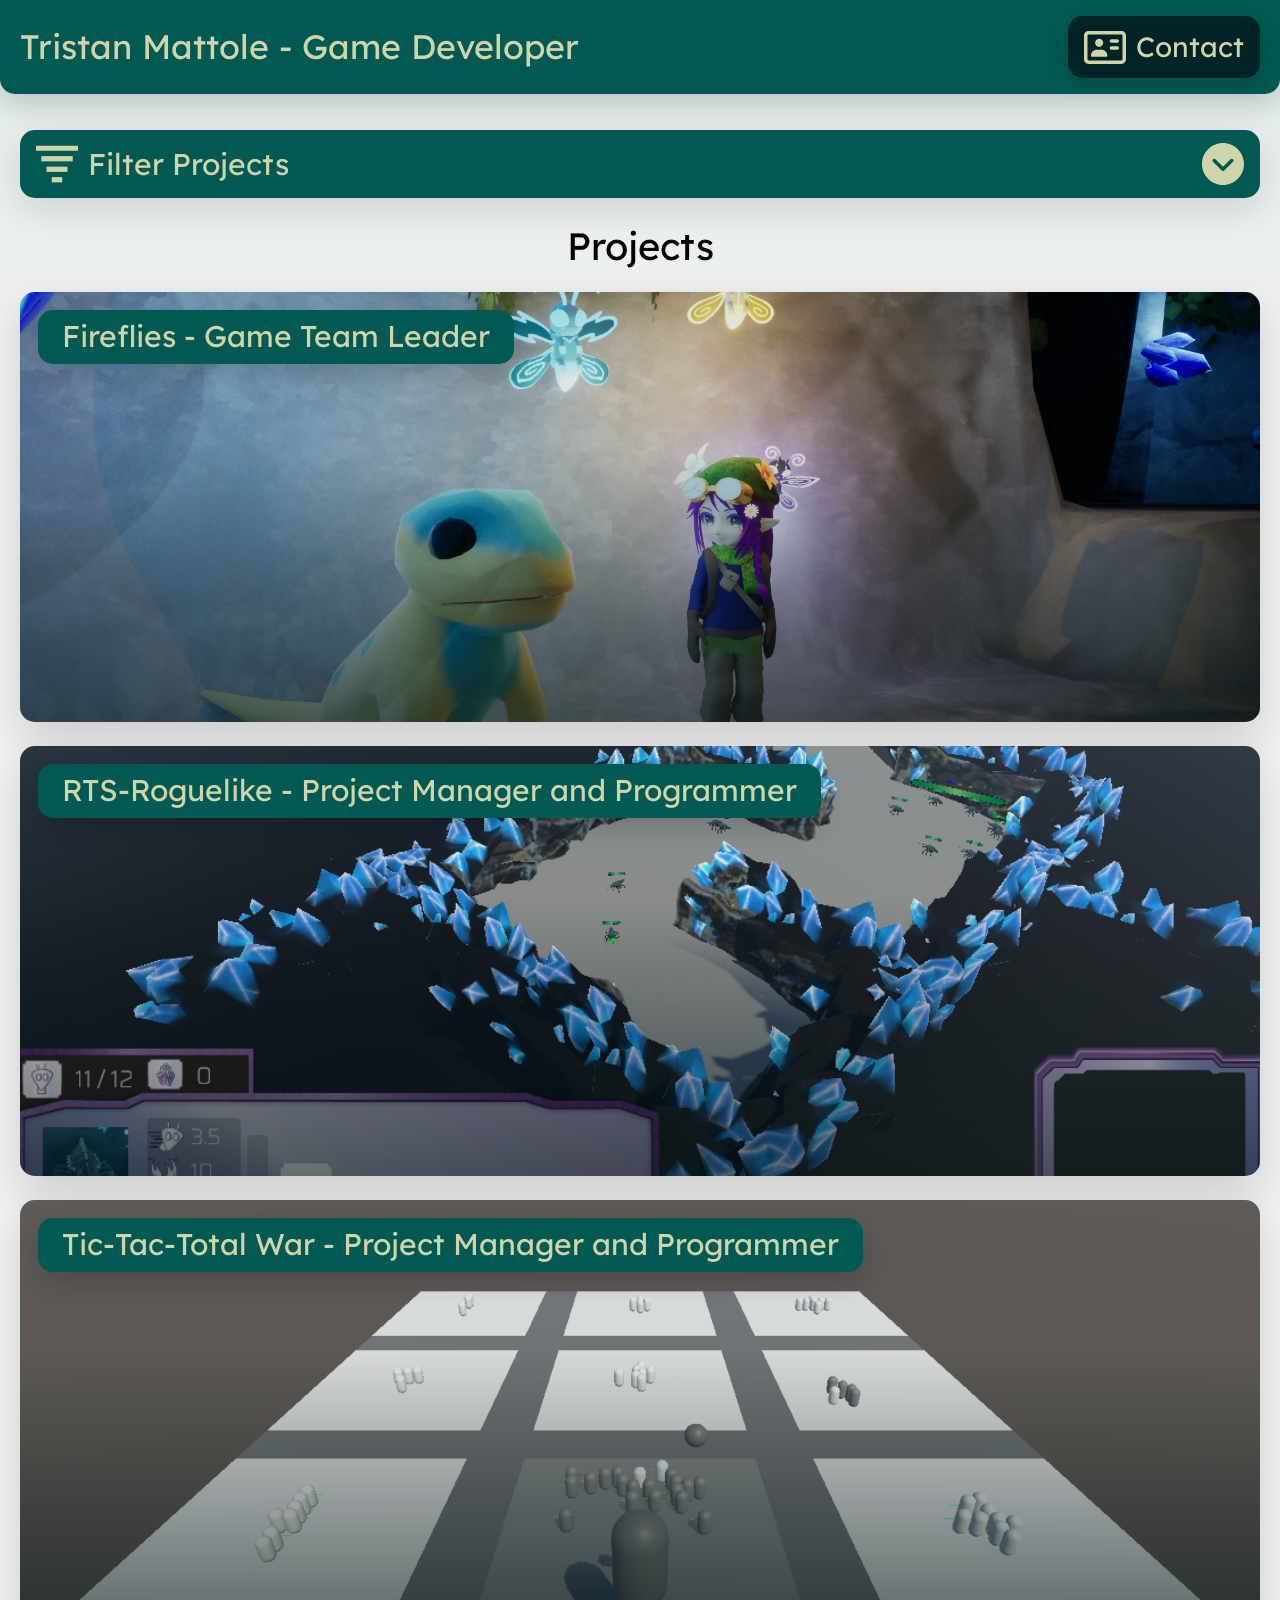
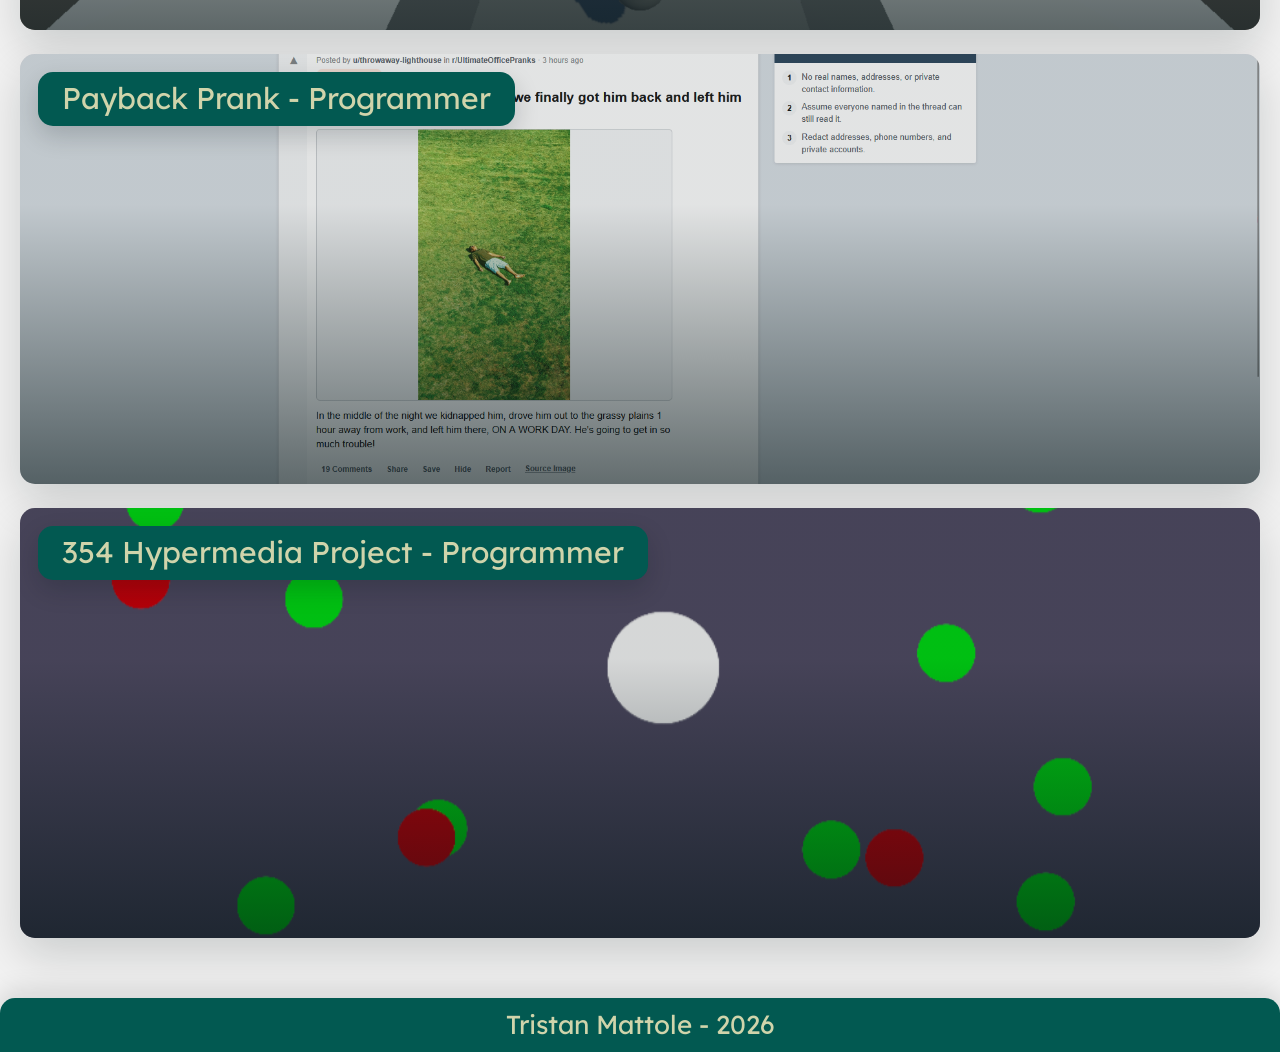
==== commit 0262d8b2: "Created 2 new project pages and edited Index I created the Payback Project page and the 354 Hypermed" ====
--- a/index.html
+++ b/index.html
@@ -59,7 +59,7 @@
                         <span class="tag-icon" aria-hidden="true"></span>
                     </button>
                     <button class="tag-button" type="button" data-filter=".tag-unity">
-                        <span>Unity Engine</span>
+                        <span>Unity</span>
                         <span class="tag-icon" aria-hidden="true"></span>
                     </button>
                     <button class="tag-button" type="button" data-filter=".tag-unreal">
--- a/css/styles.css
+++ b/css/styles.css
@@ -697,8 +697,9 @@
 .project-hero:has(img),
 .project-hero:has(picture),
 .project-hero:has(video) {
-    width: 100%;
-    height: max(220px, 32vw);
+    width: fit-content;
+    max-width: 100%;
+    height: var(--project-hero-height);
     min-height: 0;
     background: transparent;
 }
@@ -715,6 +716,14 @@
     border-radius: var(--radius);
 }
 
+.project-hero picture img {
+    width: auto;
+    max-width: 100%;
+    height: 100%;
+    object-fit: contain;
+    object-position: center;
+}
+
 .project-hero p,
 .project-media p {
     margin: 0;
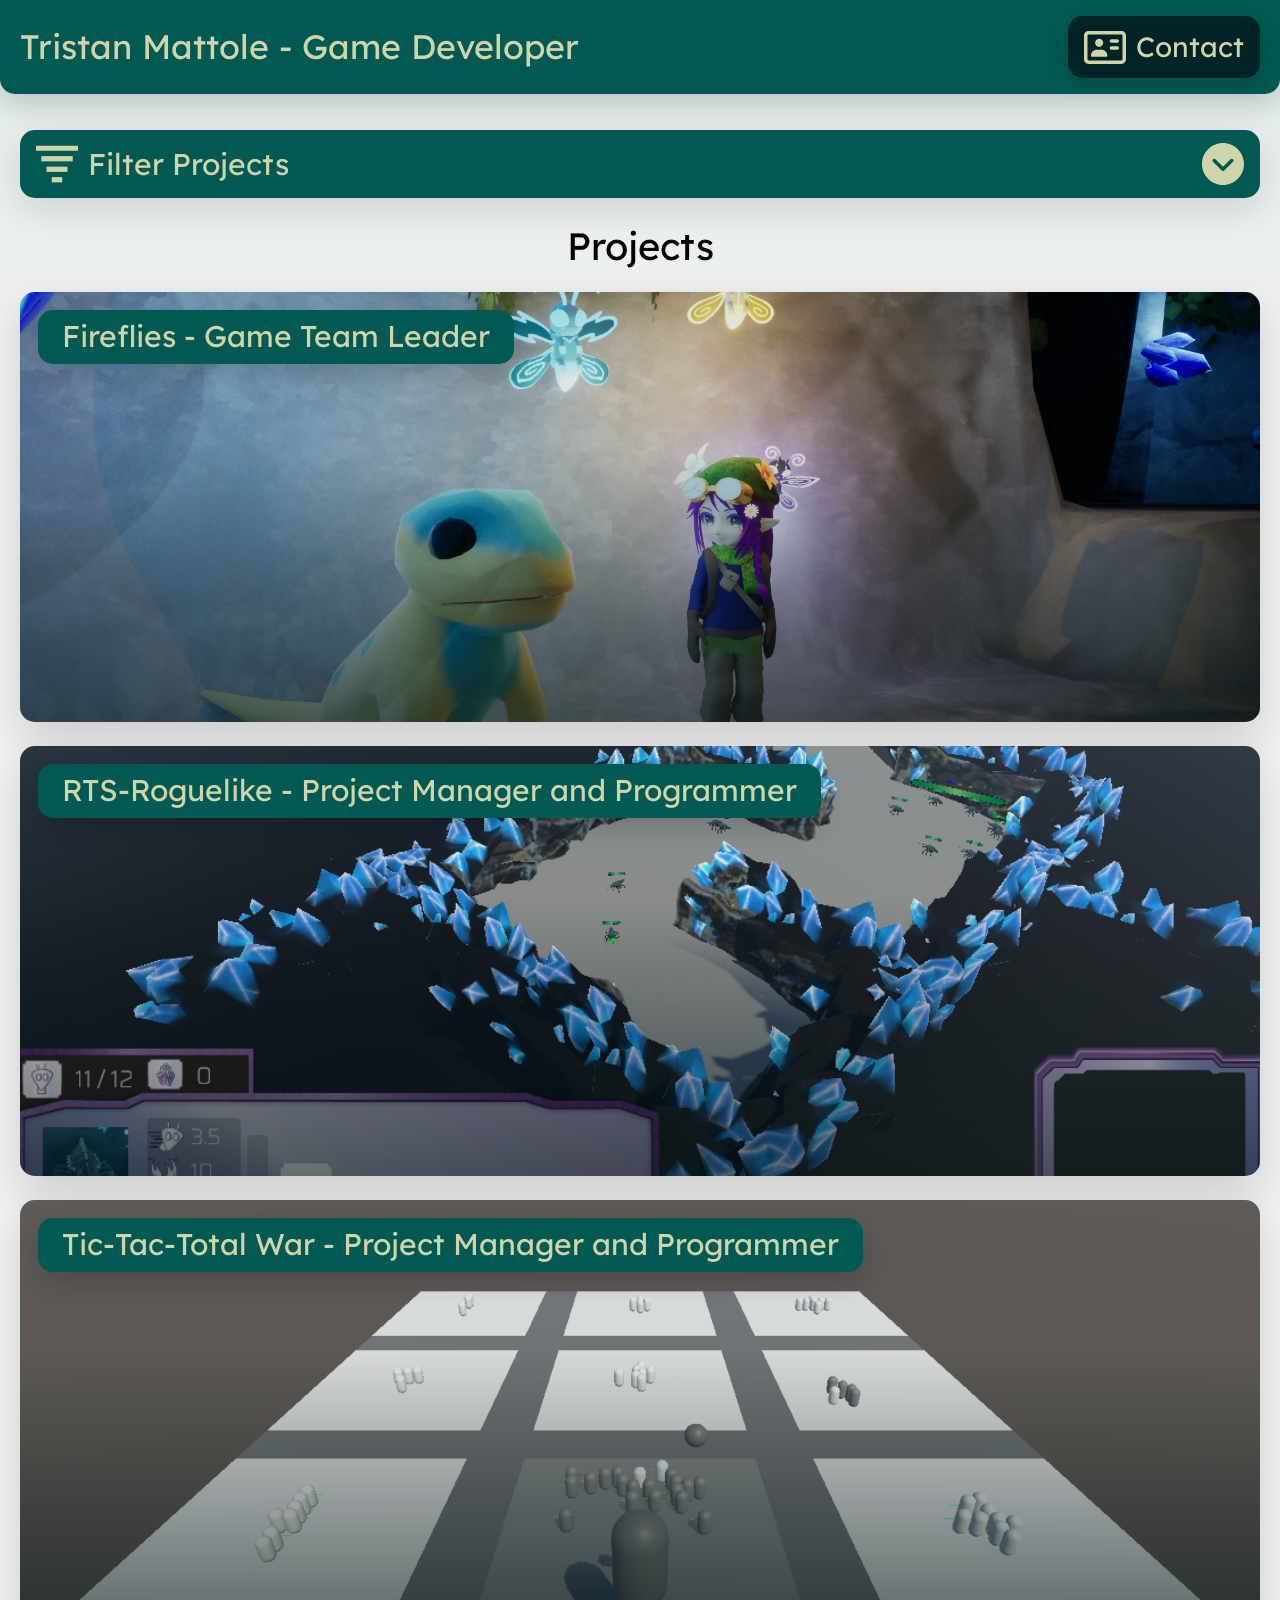
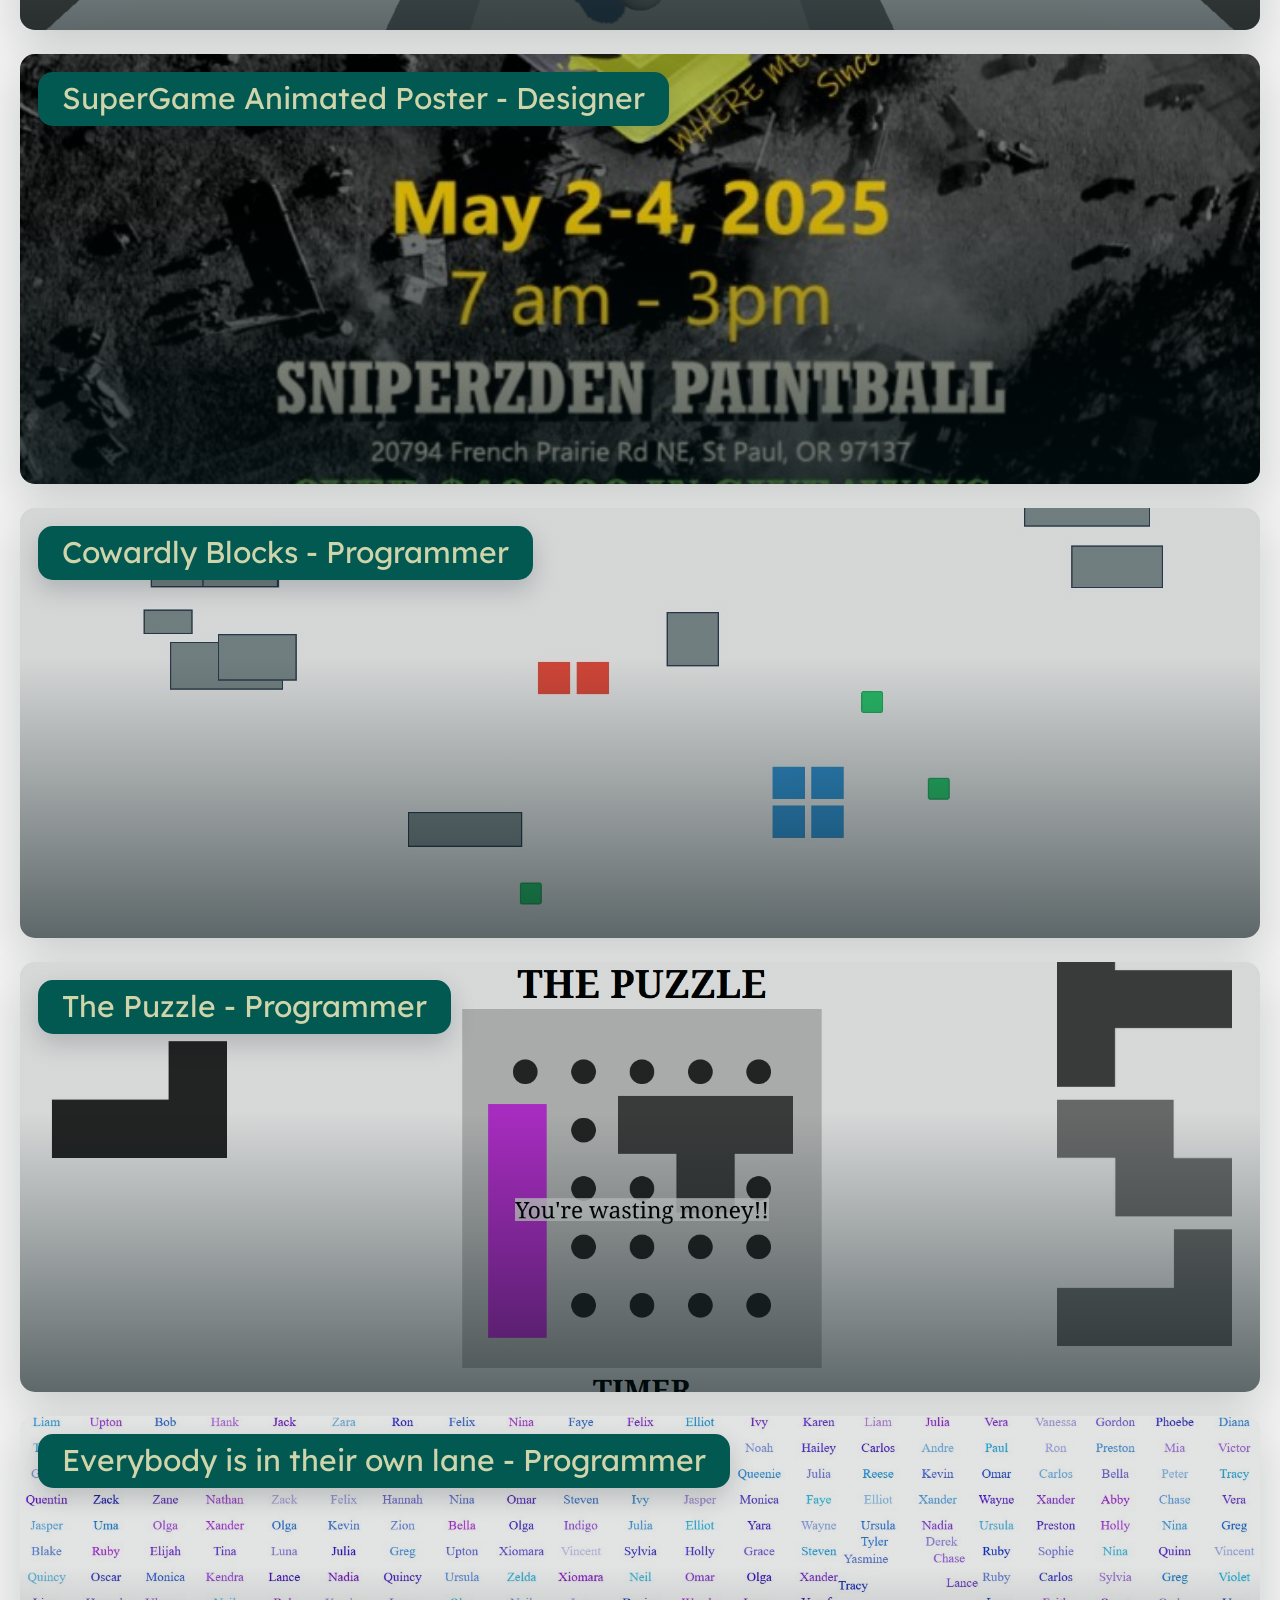
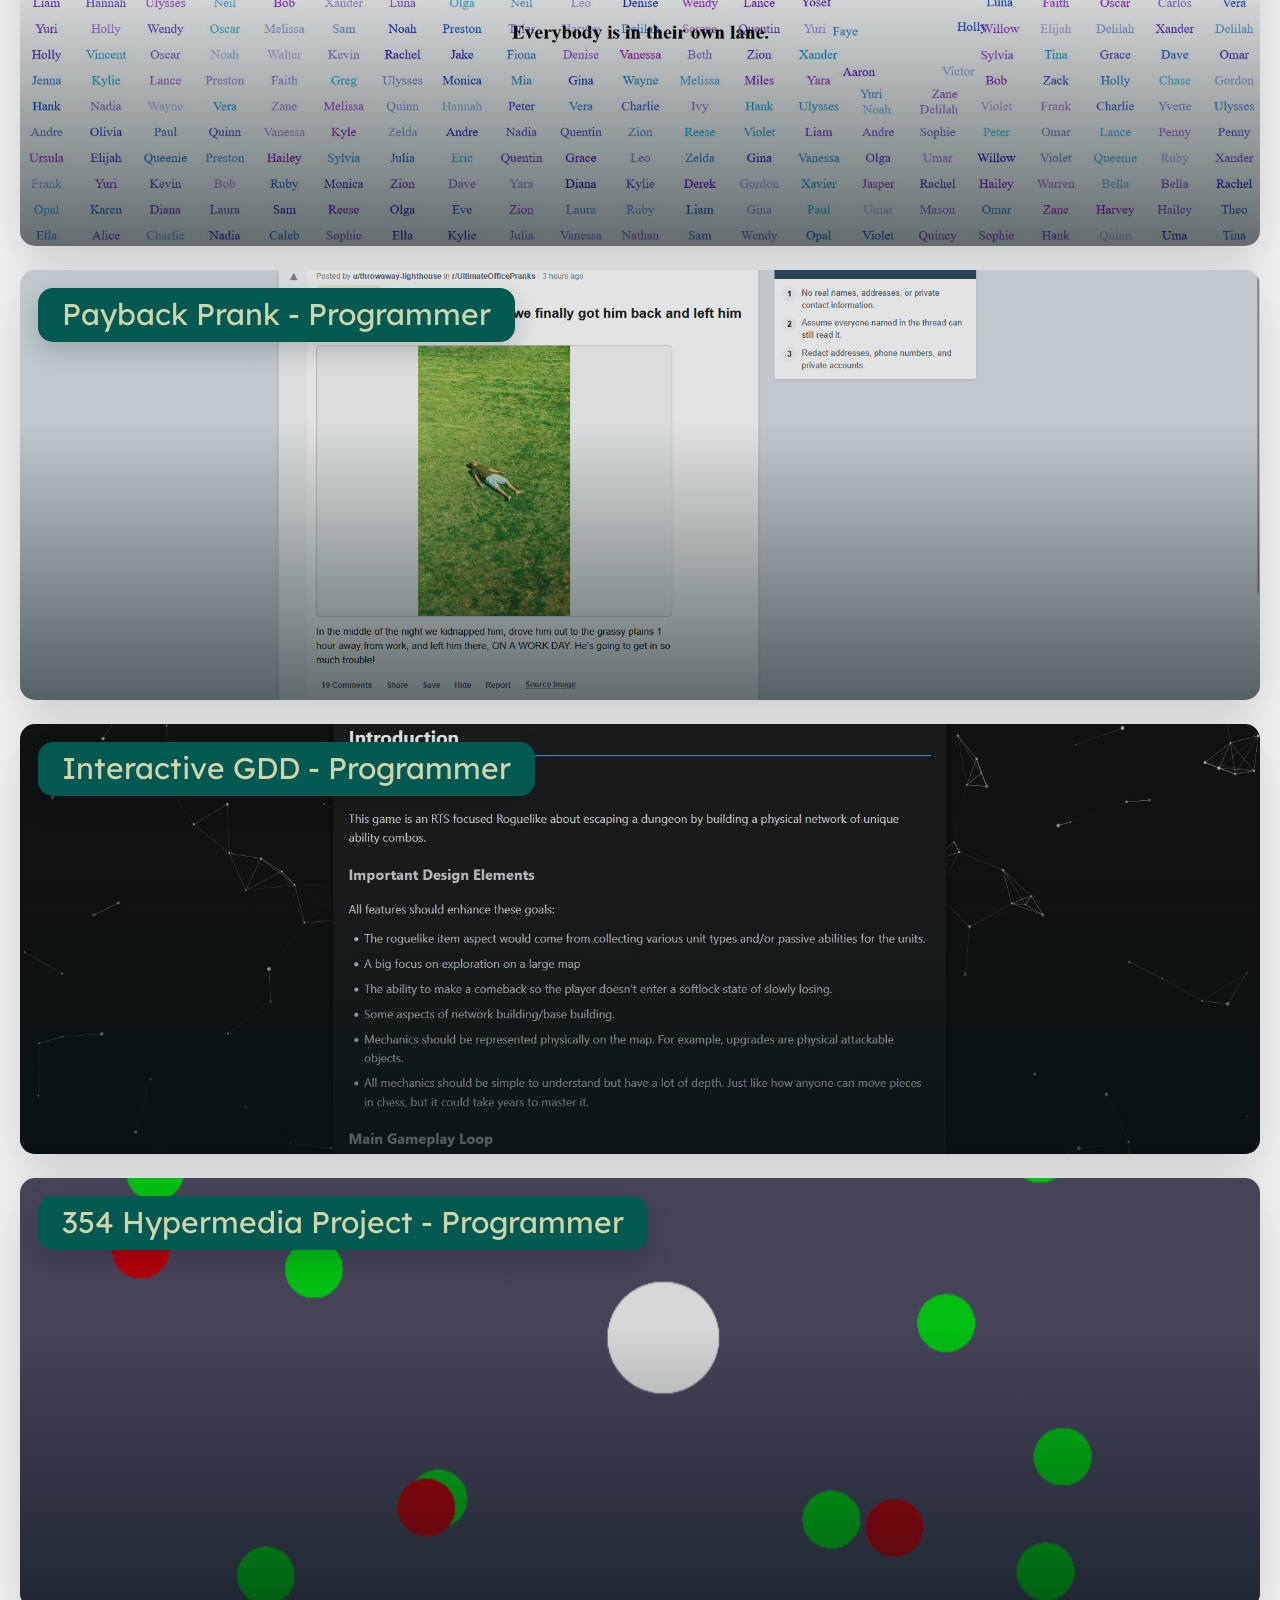
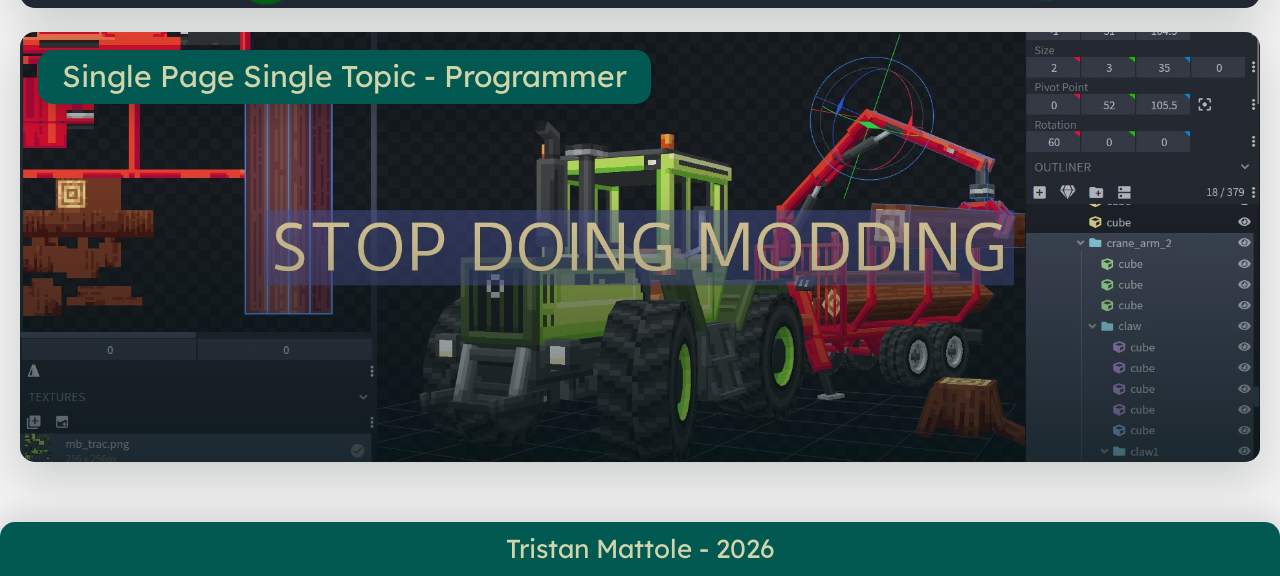
==== commit aa2cf545: "Added a project, removed a tag, and fixed videos playing. Added my SuperGame Animated Poster Project" ====
--- a/index.html
+++ b/index.html
@@ -78,10 +78,6 @@
                         <span>Visual Studio Code</span>
                         <span class="tag-icon" aria-hidden="true"></span>
                     </button>
-                    <button class="tag-button" type="button" data-filter=".tag-visual-design">
-                        <span>Visual Design</span>
-                        <span class="tag-icon" aria-hidden="true"></span>
-                    </button>
                     <button class="tag-button" type="button" data-filter=".tag-adobe-after-effects">
                         <span>Adobe After Effects</span>
                         <span class="tag-icon" aria-hidden="true"></span>
--- a/css/styles.css
+++ b/css/styles.css
@@ -756,6 +756,10 @@
     box-shadow: var(--shadow-soft);
 }
 
+.project-section[hidden] {
+    display: none;
+}
+
 .project-section h1,
 .project-section h2 {
     margin: 0;
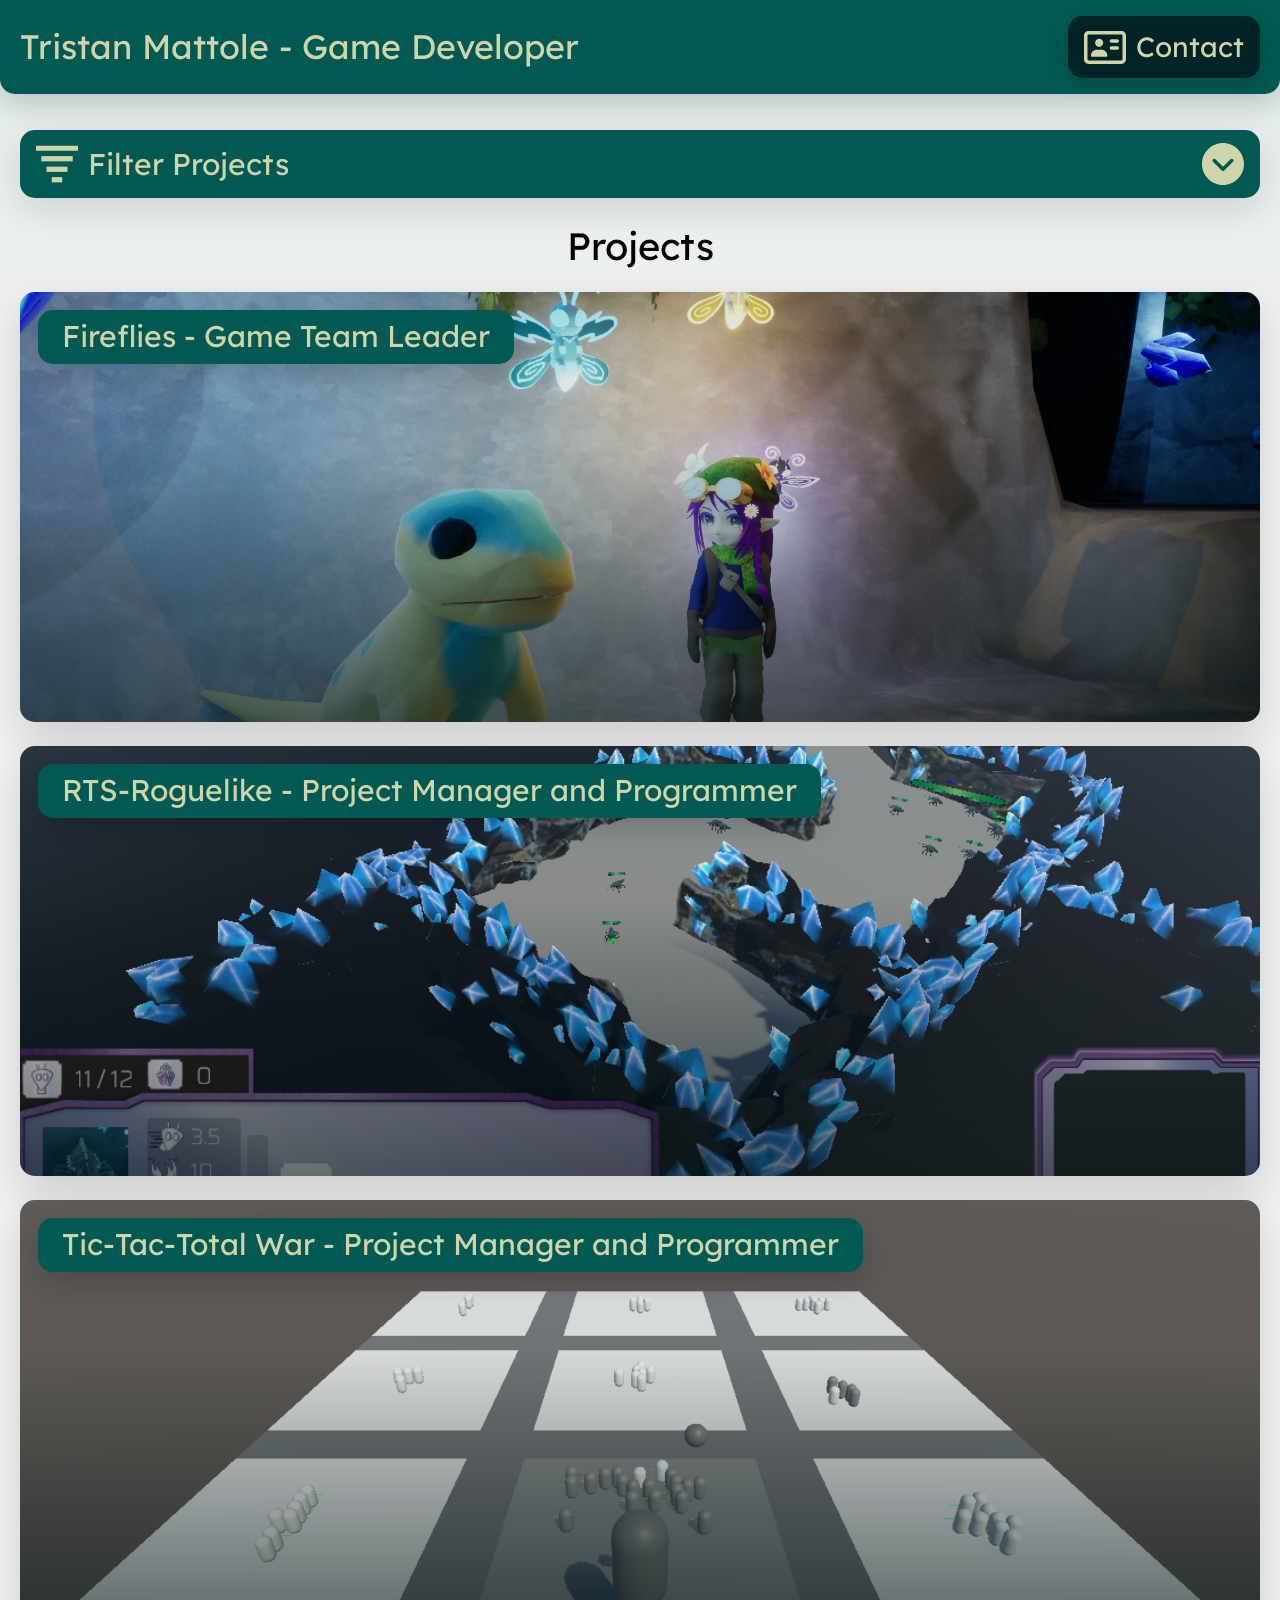
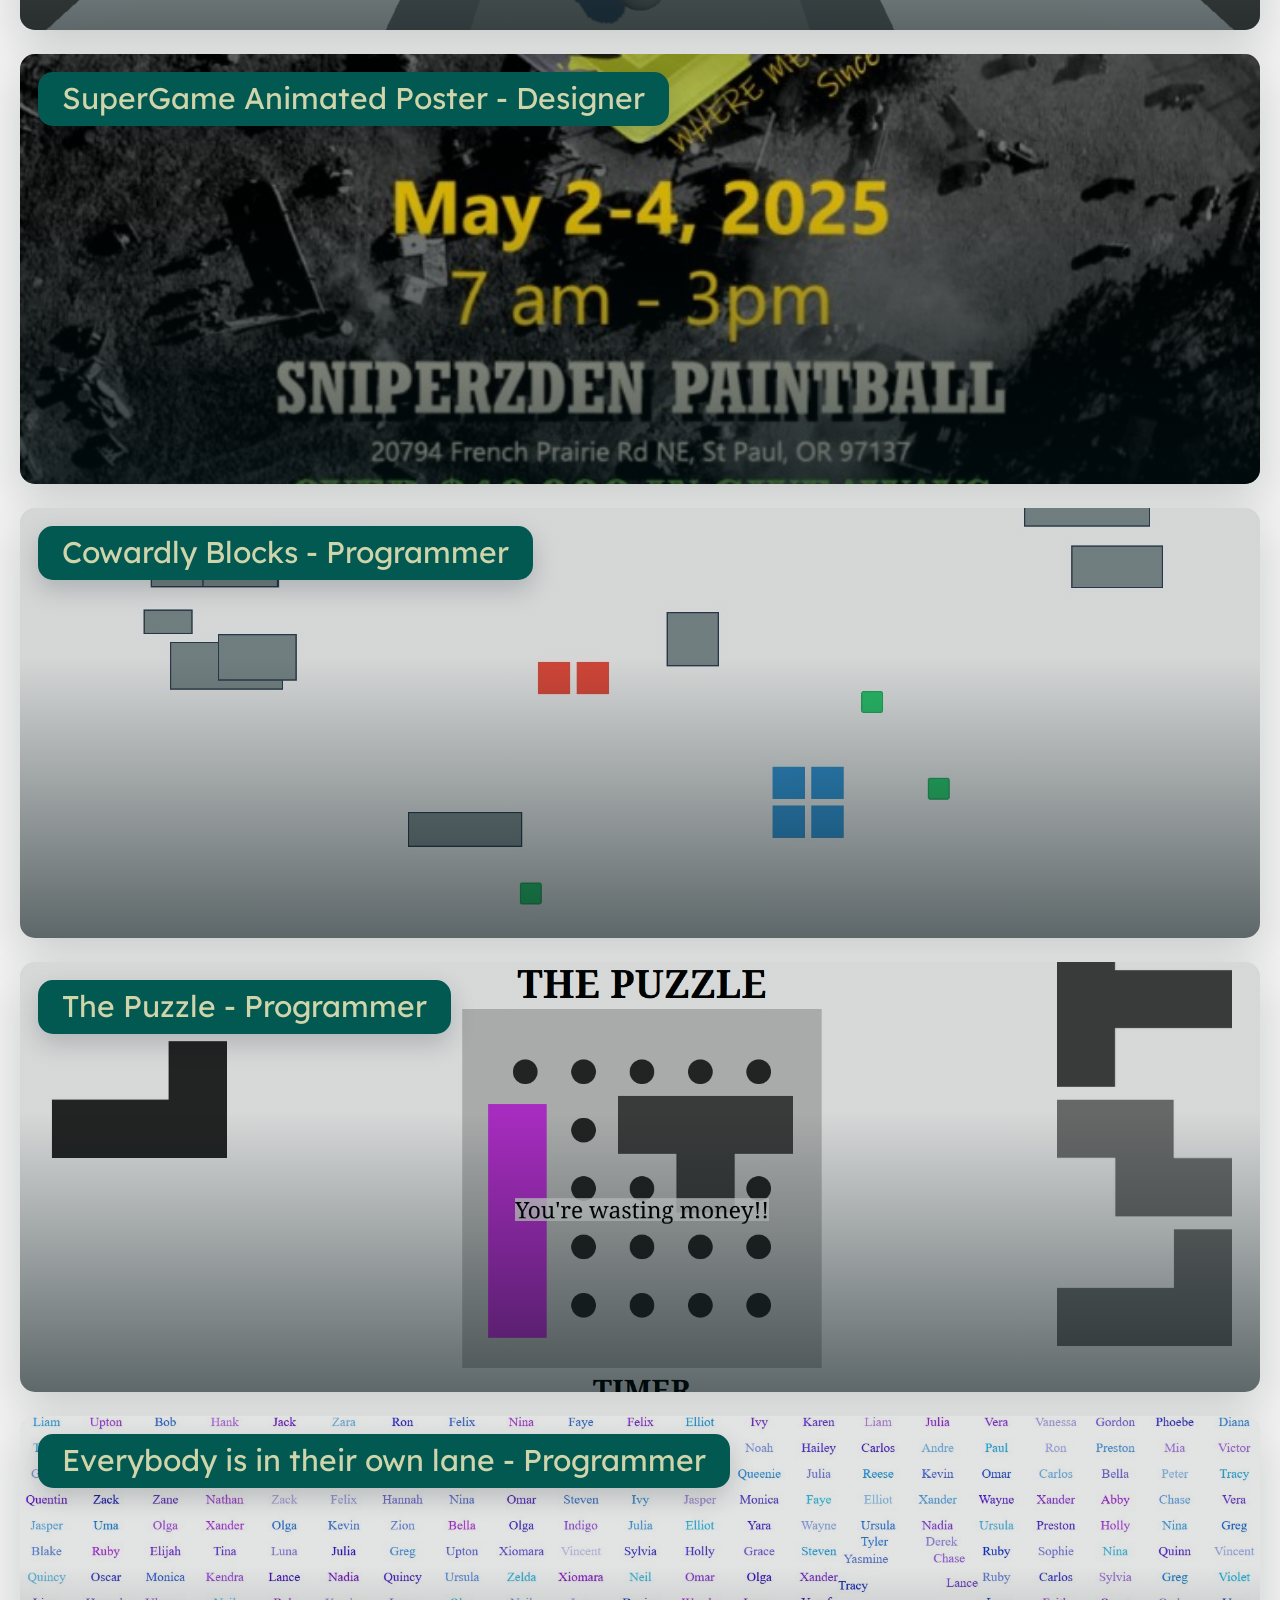
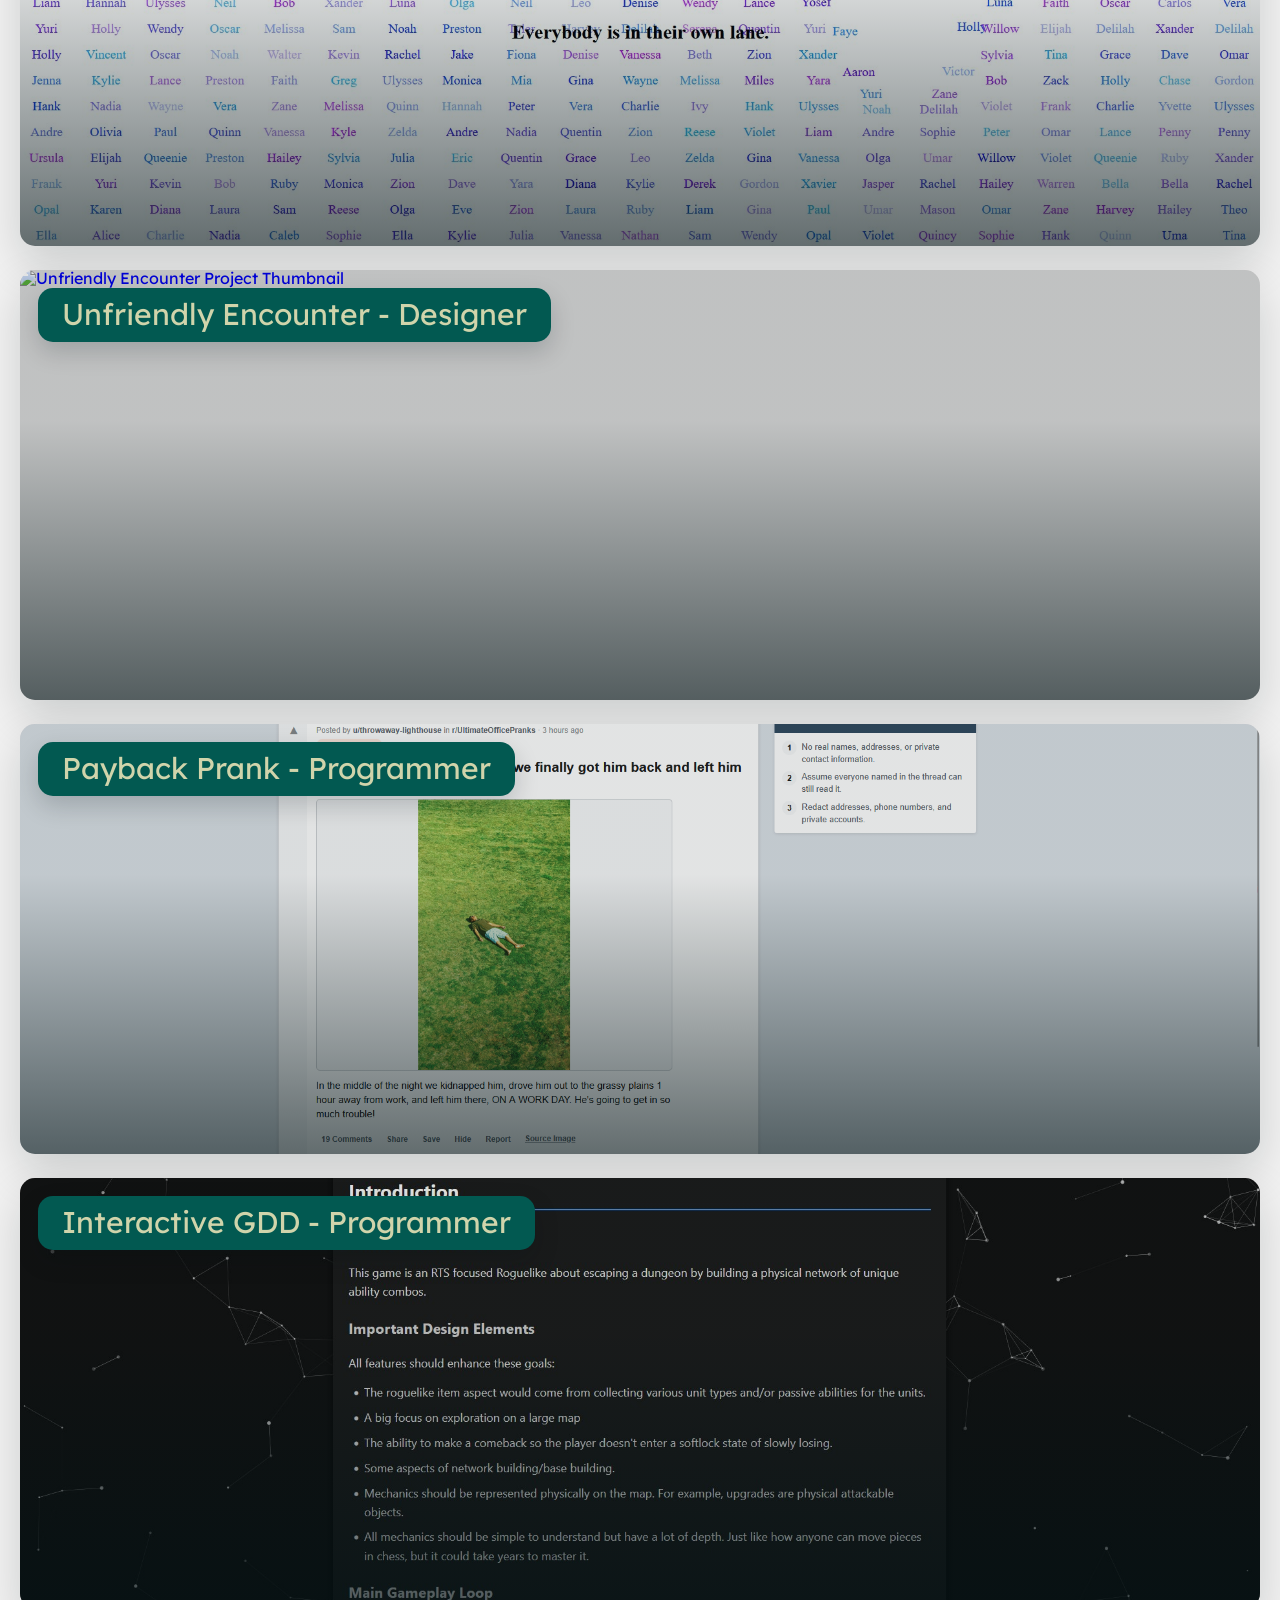
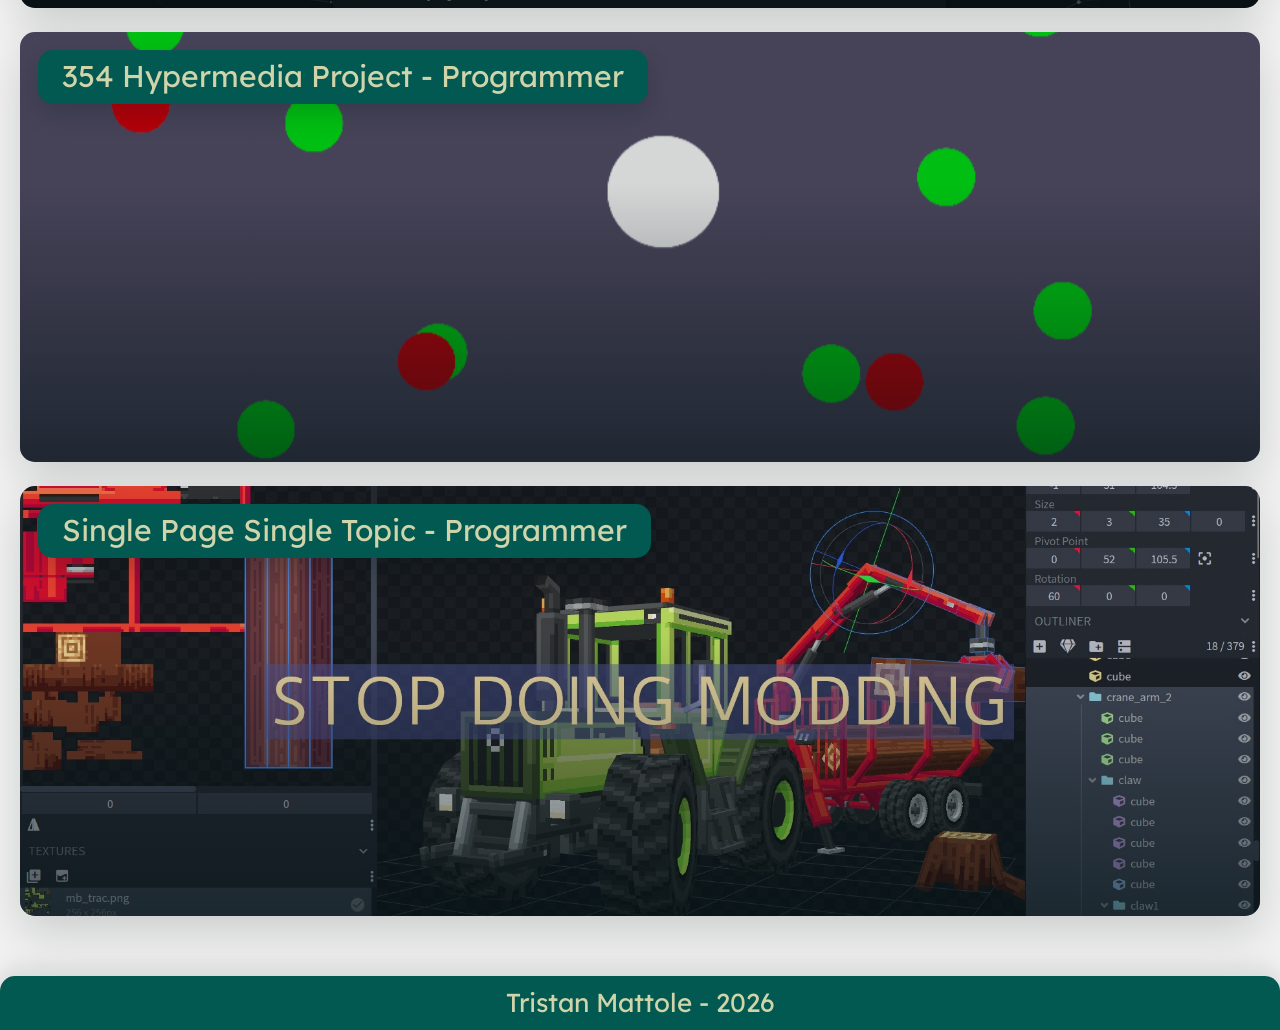
==== commit ad42cdb9: "Updated the css links to allow a refresh on the new website." ====
--- a/index.html
+++ b/index.html
@@ -7,8 +7,8 @@
     <link rel="preconnect" href="https://fonts.googleapis.com">
     <link rel="preconnect" href="https://fonts.gstatic.com" crossorigin>
     <link href="https://fonts.googleapis.com/css2?family=Lexend:wght@400&display=swap" rel="stylesheet">
-    <link rel="stylesheet" href="css/reset.css?v=2026-05-06">
-    <link rel="stylesheet" href="css/styles.css?v=2026-05-06">
+    <link rel="stylesheet" href="css/reset.css?v=2026-05-28">
+    <link rel="stylesheet" href="css/styles.css?v=2026-05-28">
     <script defer src="scripts/app.js"></script>
     <script defer src="scripts/project-data.js"></script>
     <script defer src="scripts/project-list.js"></script>
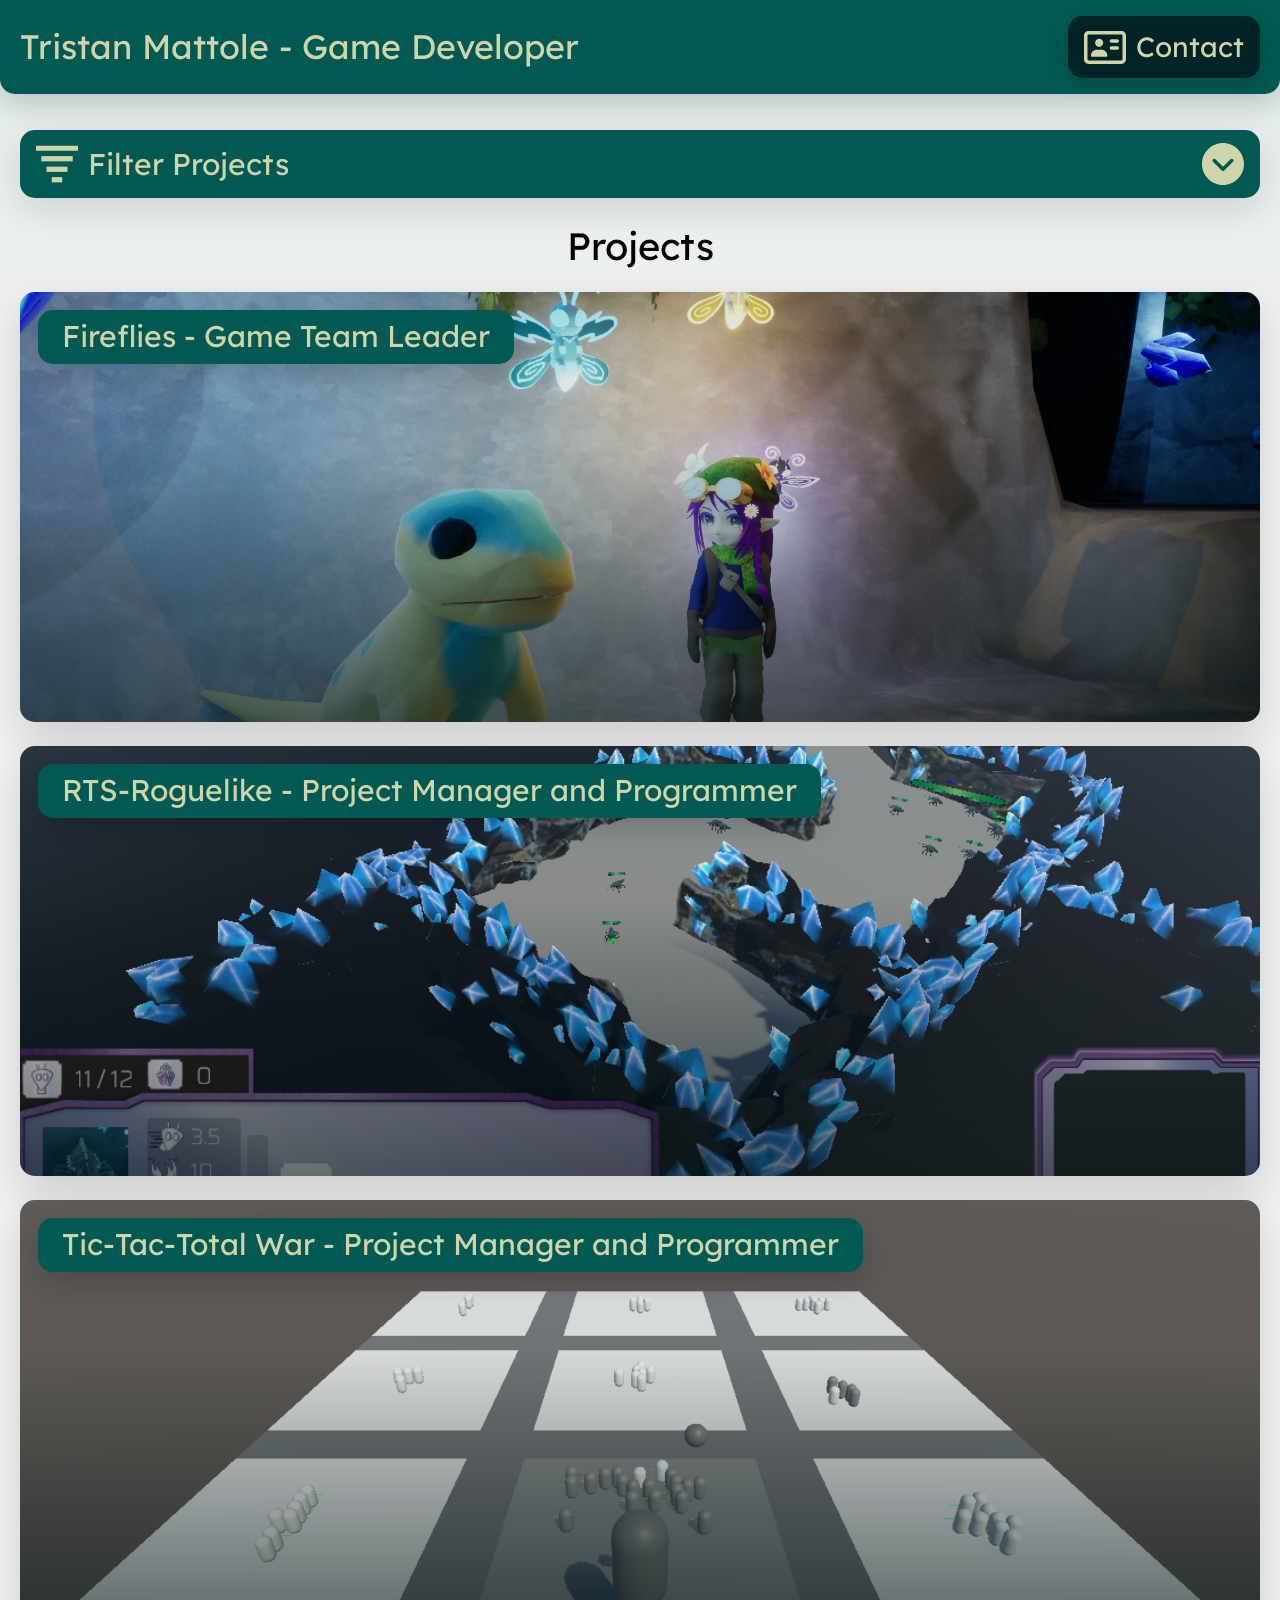
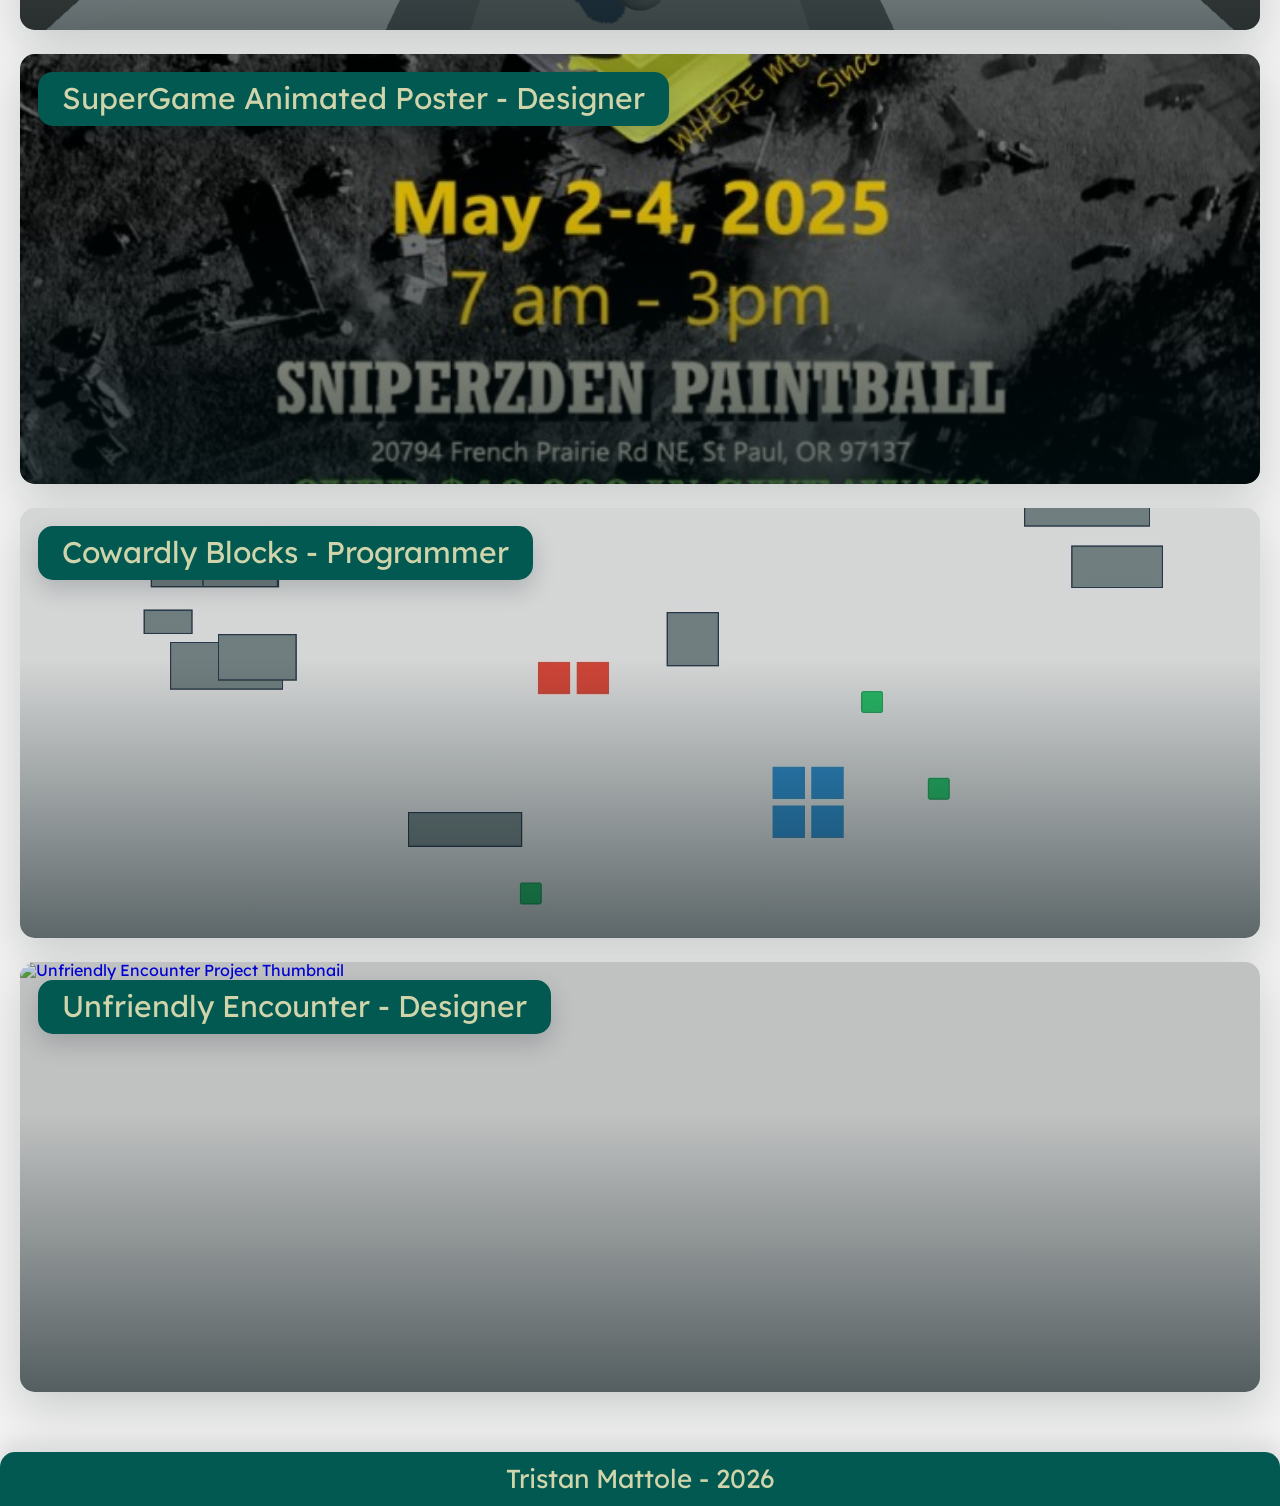
==== commit abd02db1: "Removed projects and Python Tag Needed to trim off some projects. I'll do the same on GitHub later. " ====
--- a/index.html
+++ b/index.html
@@ -52,10 +52,6 @@
                     </button>
                     <button class="tag-button" type="button" data-filter=".tag-html">
                         <span>HTML</span>
-                        <span class="tag-icon" aria-hidden="true"></span>
-                    </button>
-                    <button class="tag-button" type="button" data-filter=".tag-python">
-                        <span>Python</span>
                         <span class="tag-icon" aria-hidden="true"></span>
                     </button>
                     <button class="tag-button" type="button" data-filter=".tag-unity">
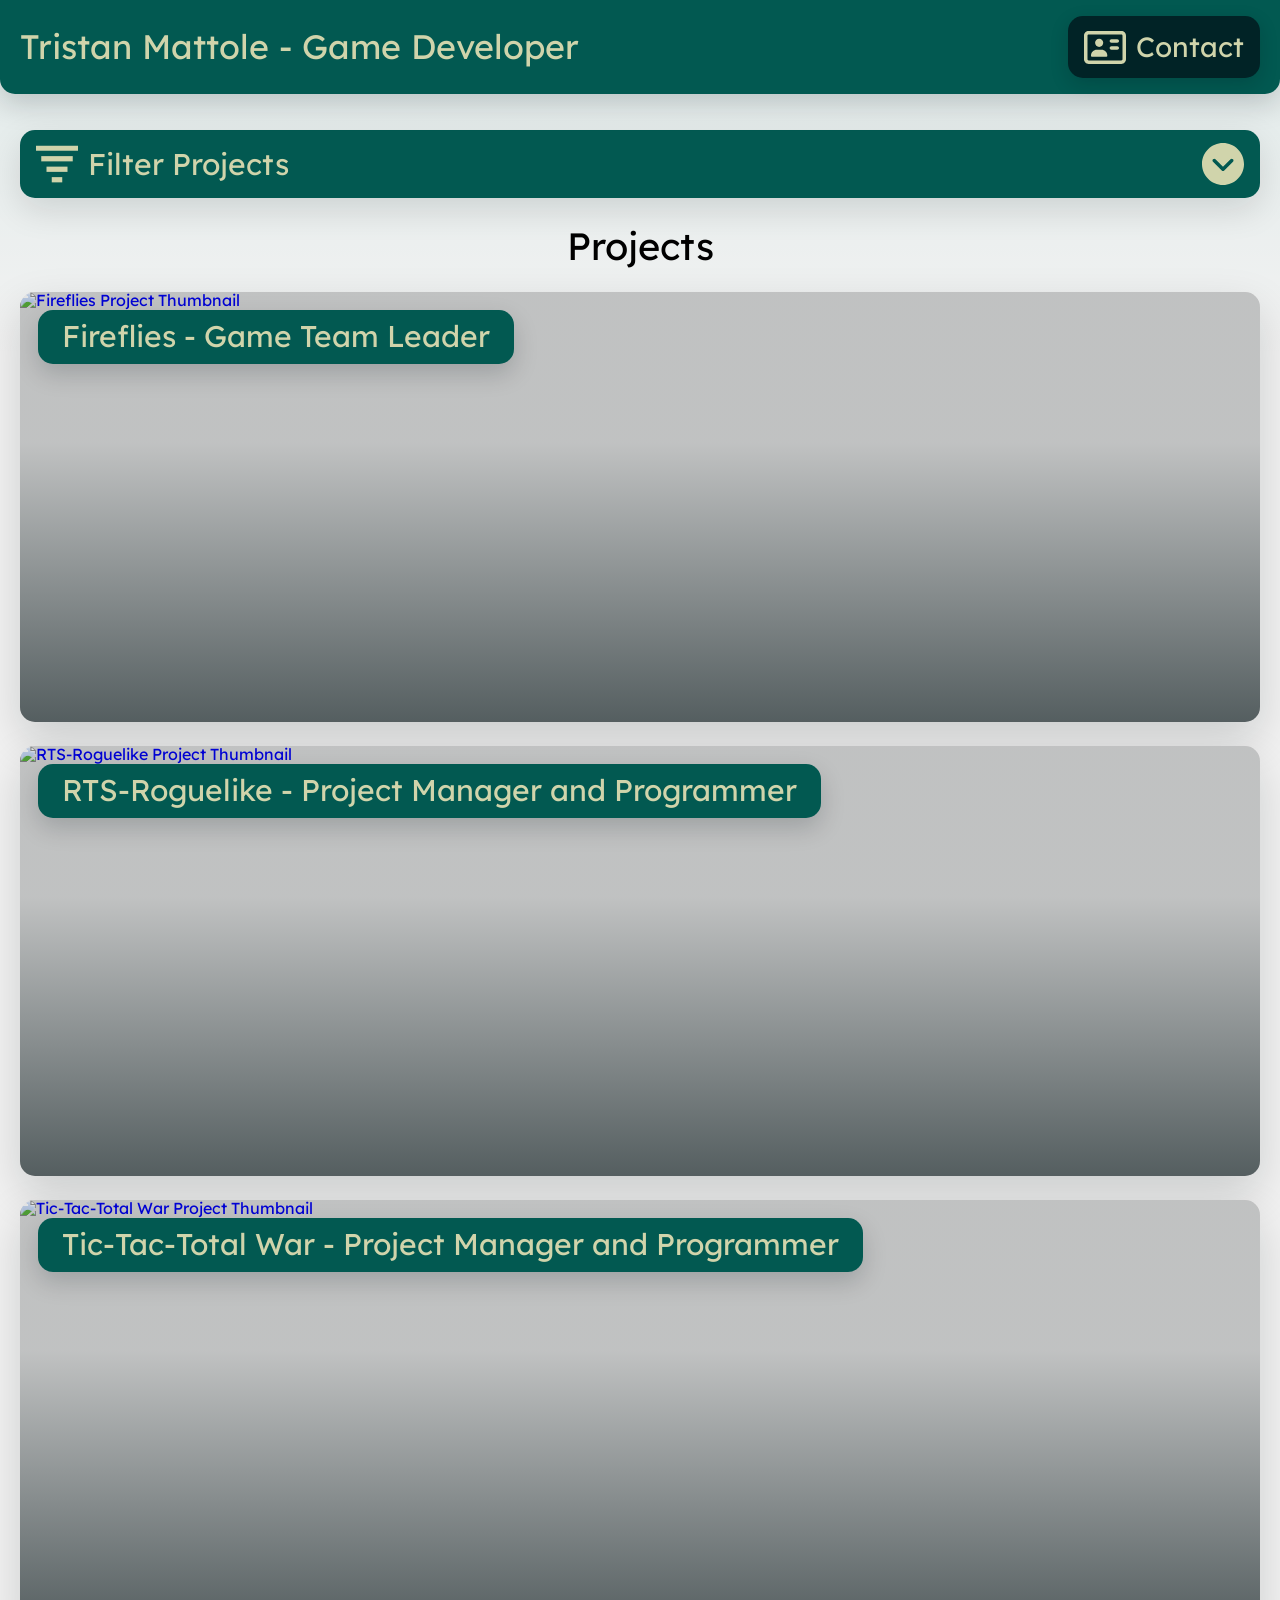
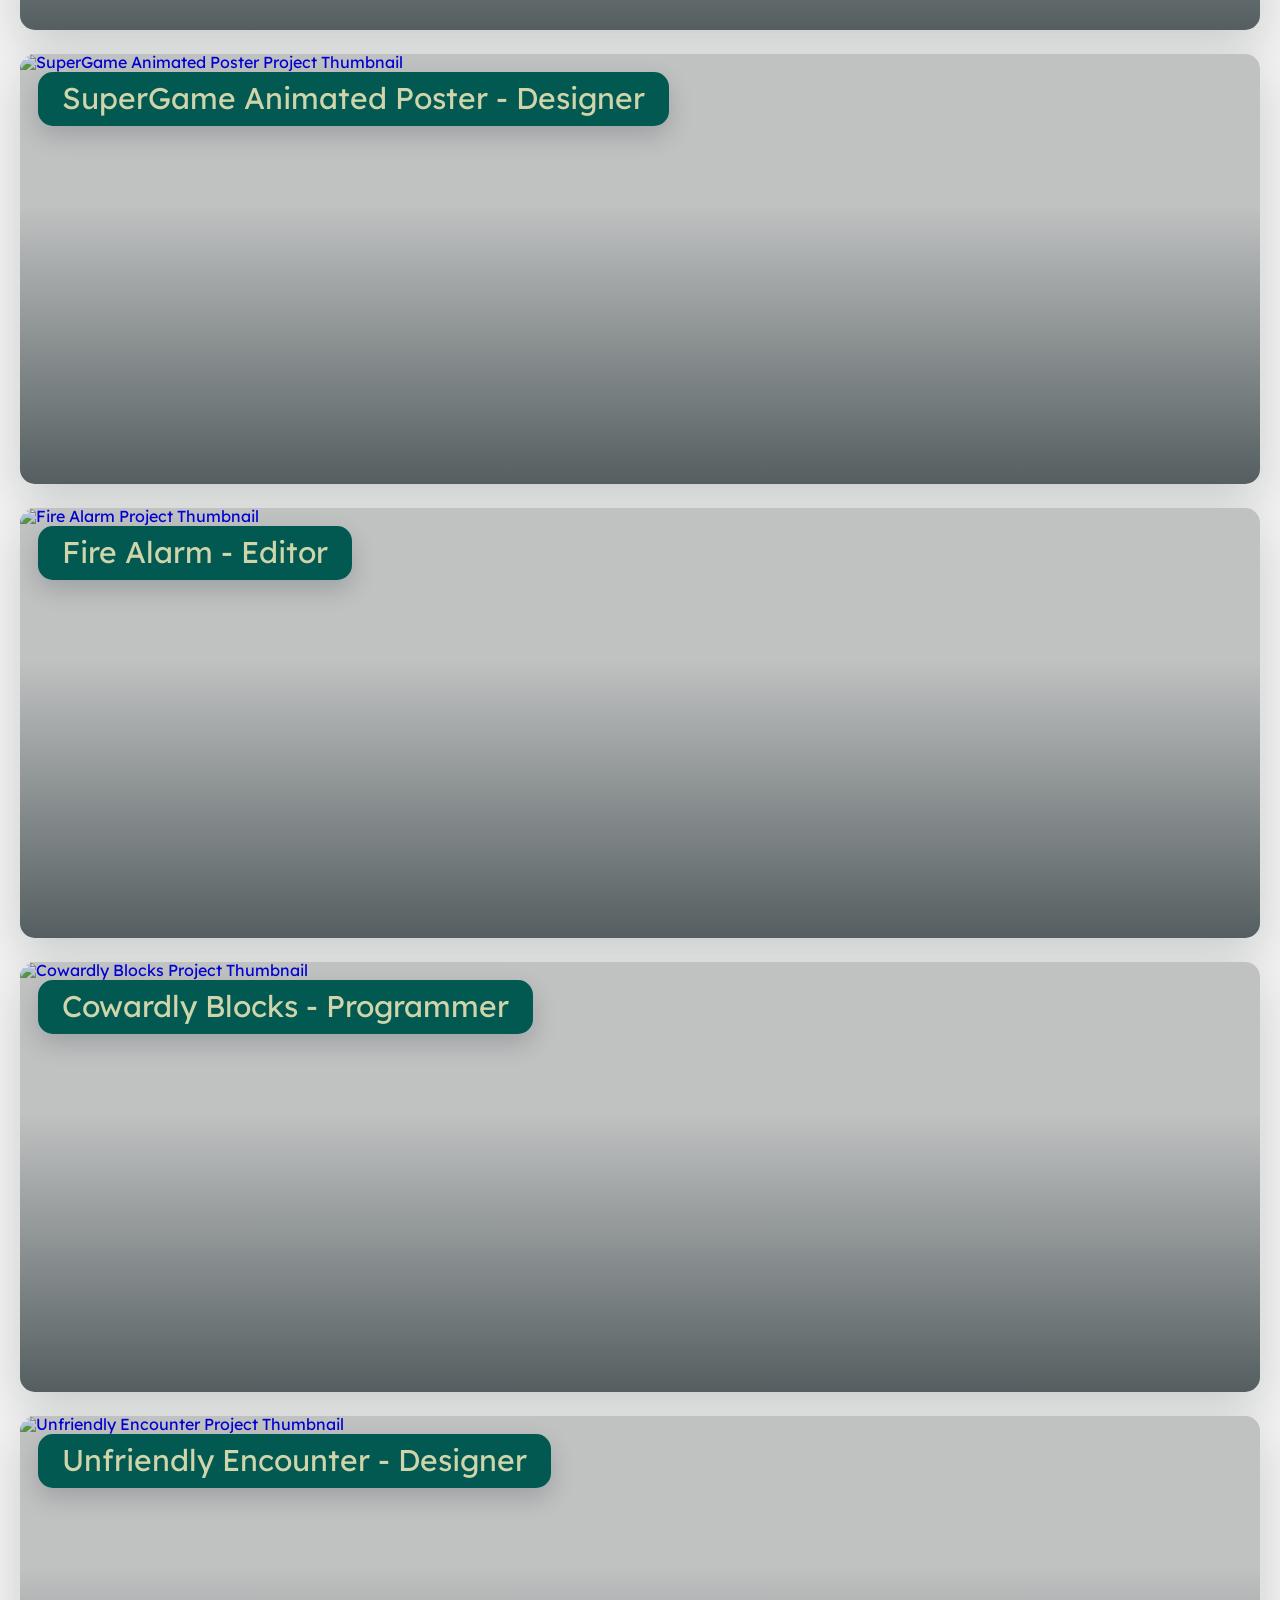
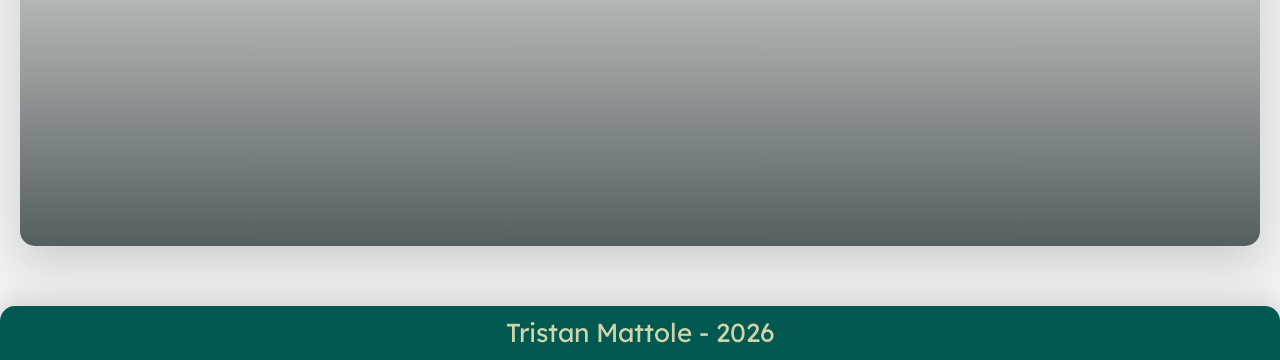
==== commit 8e65c3ec: "Updated CSS links to refresh pages." ====
--- a/index.html
+++ b/index.html
@@ -7,8 +7,8 @@
     <link rel="preconnect" href="https://fonts.googleapis.com">
     <link rel="preconnect" href="https://fonts.gstatic.com" crossorigin>
     <link href="https://fonts.googleapis.com/css2?family=Lexend:wght@400&display=swap" rel="stylesheet">
-    <link rel="stylesheet" href="css/reset.css?v=2026-05-28">
-    <link rel="stylesheet" href="css/styles.css?v=2026-05-28">
+    <link rel="stylesheet" href="css/reset.css?v=2026-06-01">
+    <link rel="stylesheet" href="css/styles.css?v=2026-06-01">
     <script defer src="scripts/app.js"></script>
     <script defer src="scripts/project-data.js"></script>
     <script defer src="scripts/project-list.js"></script>
--- a/css/styles.css
+++ b/css/styles.css
@@ -683,6 +683,7 @@
 
 .project-hero {
     --project-hero-height: clamp(240px, 42.4vw, 610px);
+    position: relative;
     width: 100%;
     height: var(--project-hero-height);
     display: flex;
@@ -692,6 +693,24 @@
     background: var(--reel-grey);
     border-radius: var(--radius);
     box-shadow: var(--shadow-card);
+}
+
+.project-carousel-media {
+    width: fit-content;
+    max-width: 100%;
+    height: 100%;
+    display: flex;
+    align-items: center;
+    justify-content: center;
+}
+
+.project-hero.has-carousel .project-carousel-media {
+    width: min(100%, 1080px);
+}
+
+.project-hero.has-carousel img,
+.project-hero.has-carousel video {
+    width: 100%;
 }
 
 .project-hero:has(img),
@@ -702,6 +721,10 @@
     height: var(--project-hero-height);
     min-height: 0;
     background: transparent;
+}
+
+.project-hero.has-carousel {
+    width: 100%;
 }
 
 .project-hero img,
@@ -724,6 +747,107 @@
     object-position: center;
 }
 
+.project-carousel-button {
+    position: absolute;
+    top: 50%;
+    z-index: 3;
+    width: 46px;
+    height: 46px;
+    display: inline-flex;
+    align-items: center;
+    justify-content: center;
+    border: 0;
+    border-radius: 50%;
+    background: rgba(1, 35, 38, 0.82);
+    color: var(--text-light);
+    cursor: pointer;
+    transform: translateY(-50%);
+    transition: background-color 180ms ease, transform 180ms ease;
+}
+
+.project-carousel-button:hover,
+.project-carousel-button:focus-visible {
+    background: var(--green-accent);
+    color: var(--text-dark);
+    transform: translateY(-50%) scale(1.05);
+}
+
+.project-carousel-icon {
+    width: 32px;
+    height: 32px;
+    display: block;
+    background-color: currentColor;
+    mask-image: url("../svg/dropdown_down_icon.svg");
+    mask-position: center;
+    mask-repeat: no-repeat;
+    mask-size: contain;
+    -webkit-mask-image: url("../svg/dropdown_down_icon.svg");
+    -webkit-mask-position: center;
+    -webkit-mask-repeat: no-repeat;
+    -webkit-mask-size: contain;
+}
+
+.project-carousel-button--previous {
+    left: 12px;
+}
+
+.project-carousel-button--previous .project-carousel-icon {
+    transform: rotate(90deg);
+}
+
+.project-carousel-button--next {
+    right: 12px;
+}
+
+.project-carousel-button--next .project-carousel-icon {
+    transform: rotate(-90deg);
+}
+
+.project-carousel-status {
+    position: absolute;
+    left: 50%;
+    bottom: 12px;
+    z-index: 3;
+    min-height: 34px;
+    padding: 6px 10px;
+    display: flex;
+    align-items: center;
+    gap: 10px;
+    border-radius: 999px;
+    background: rgba(1, 35, 38, 0.82);
+    color: var(--text-light);
+    transform: translateX(-50%);
+}
+
+.project-carousel-counter {
+    min-width: 42px;
+    font-size: 14px;
+    line-height: 1;
+    text-align: center;
+}
+
+.project-carousel-dots {
+    display: inline-flex;
+    align-items: center;
+    gap: 6px;
+}
+
+.project-carousel-dot {
+    width: 10px;
+    height: 10px;
+    padding: 0;
+    border: 0;
+    border-radius: 50%;
+    background: rgba(208, 212, 171, 0.55);
+    cursor: pointer;
+}
+
+.project-carousel-dot.is-active,
+.project-carousel-dot:hover,
+.project-carousel-dot:focus-visible {
+    background: var(--text-light);
+}
+
 .project-hero p,
 .project-media p {
     margin: 0;
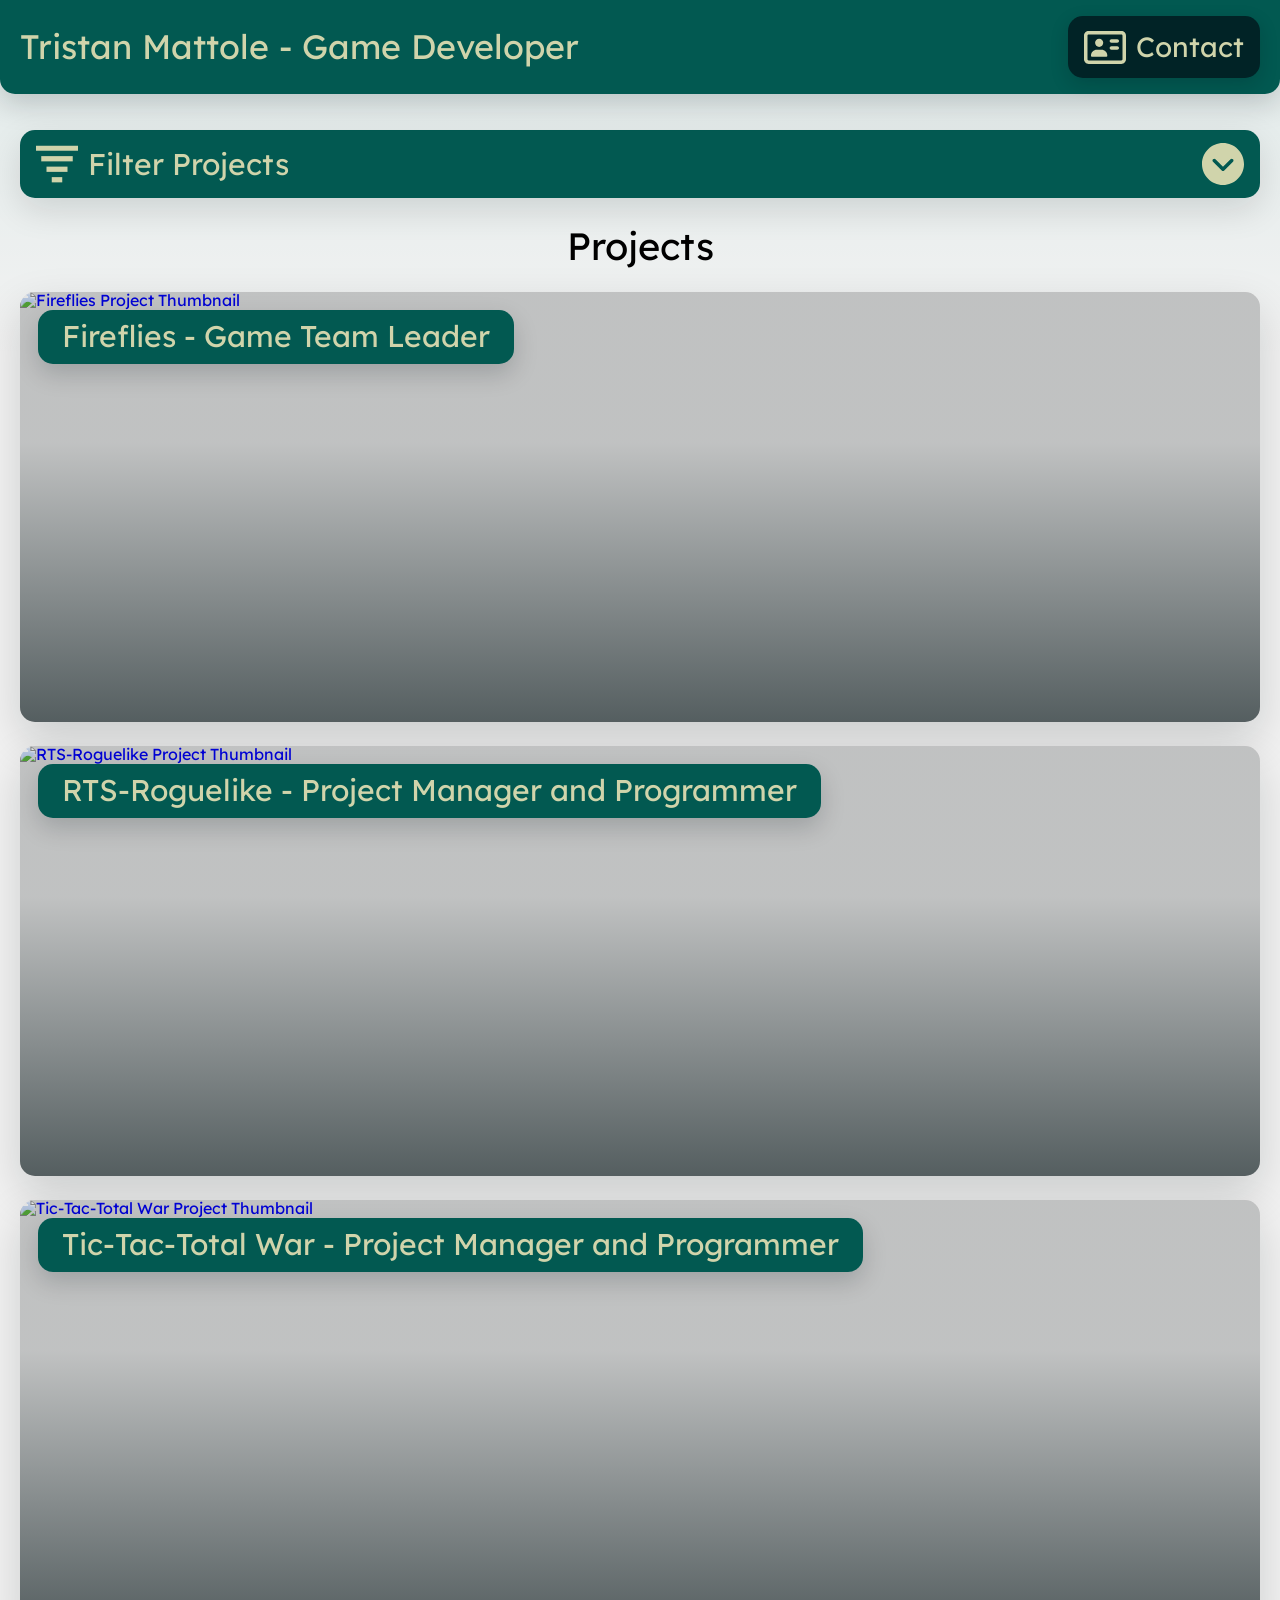
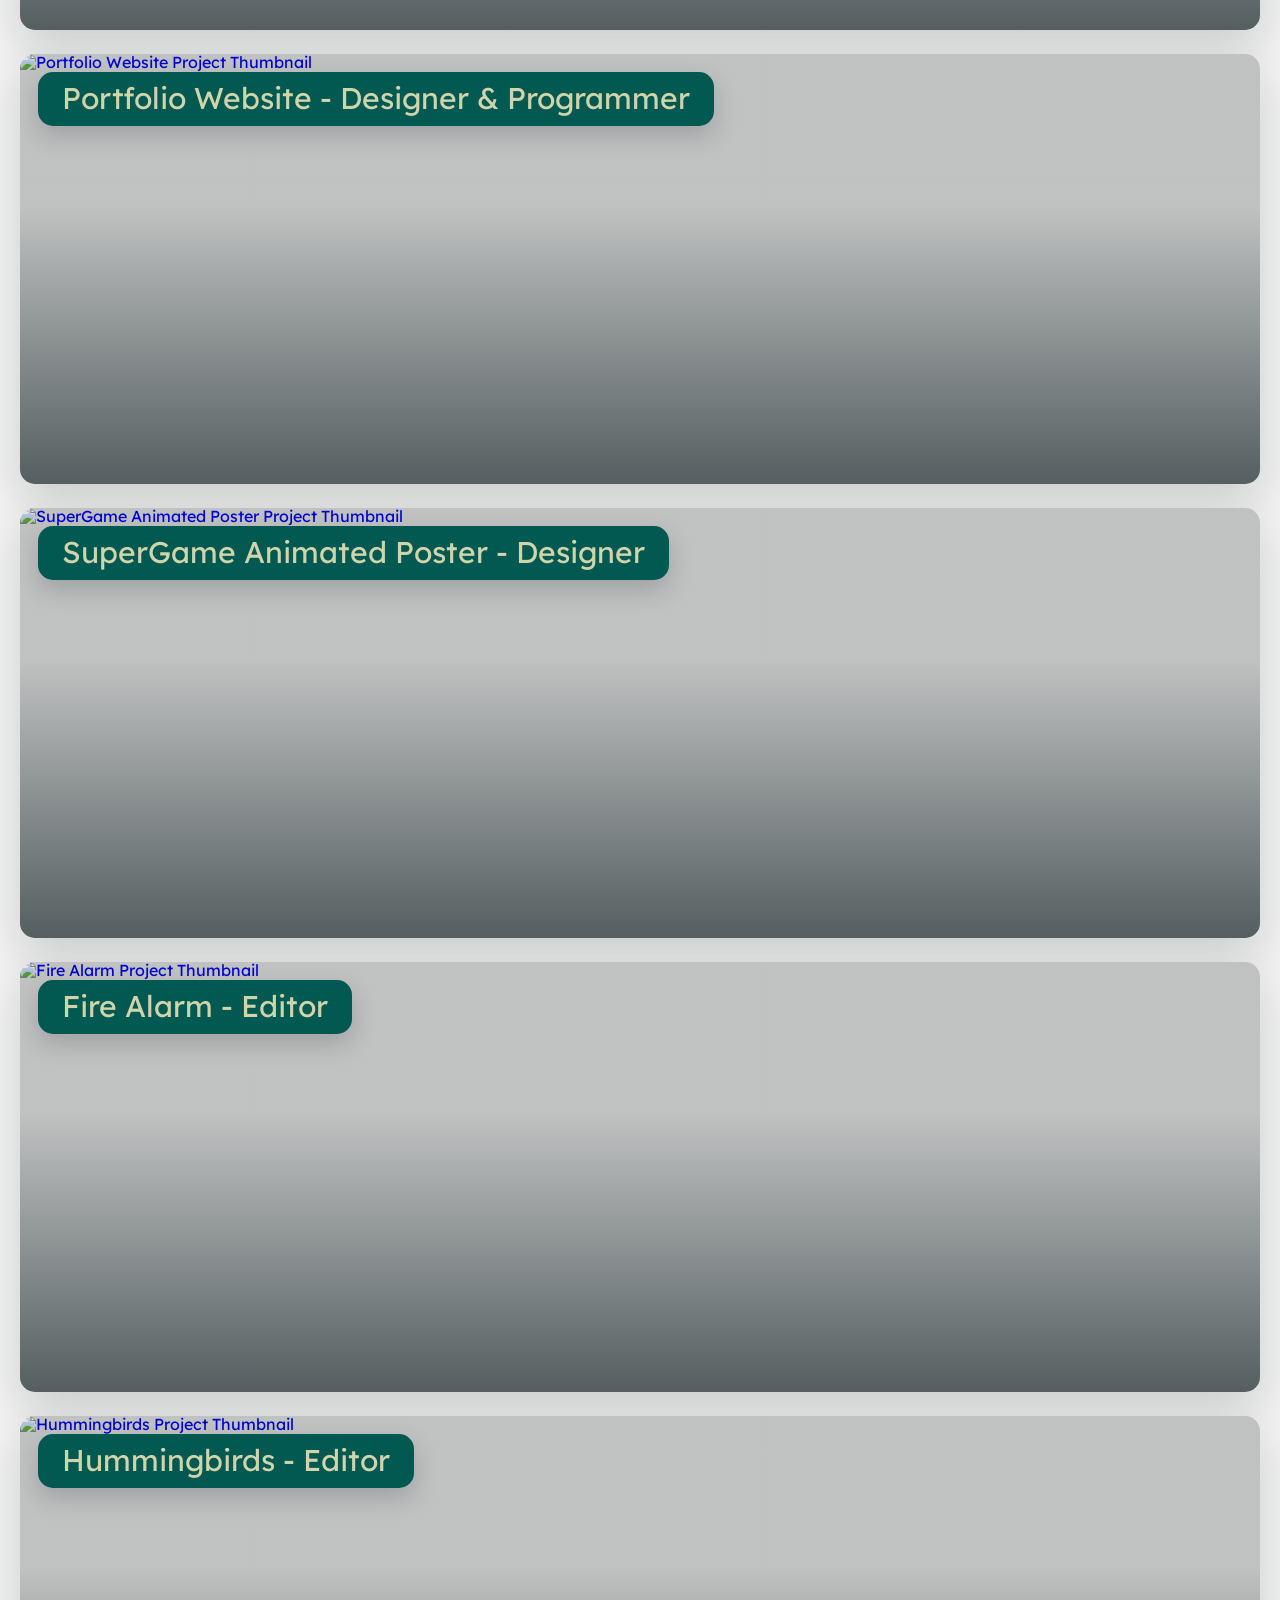
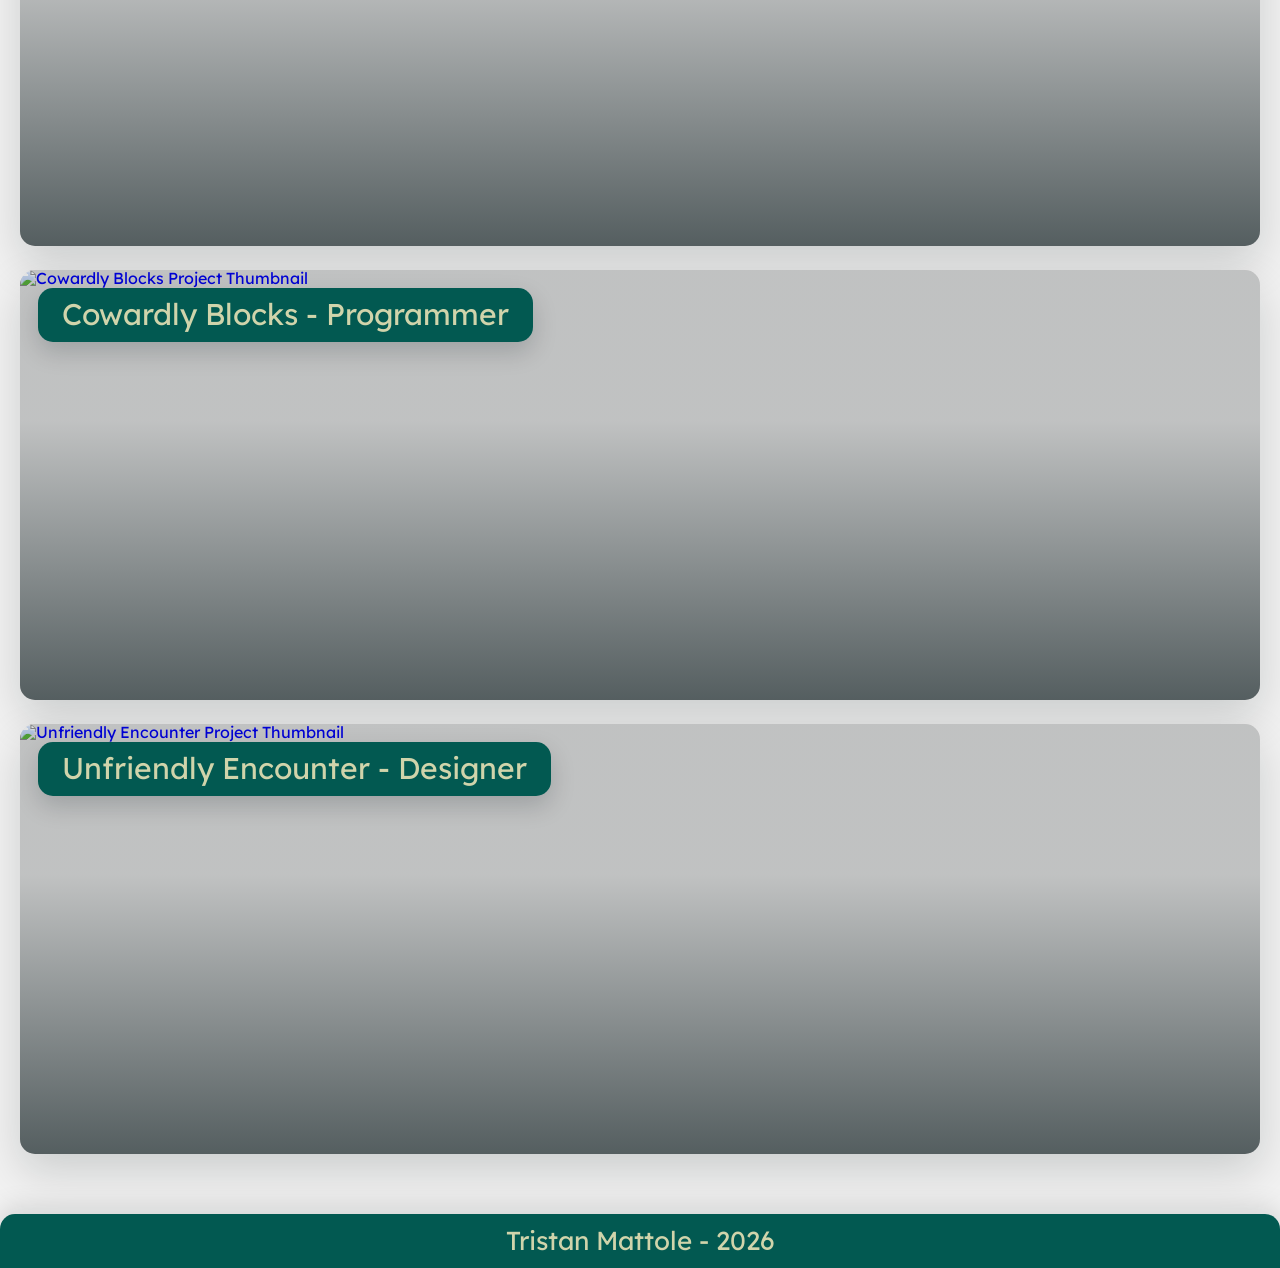
==== commit 2f50bc2d: "Added Portfolio Project. Also Updated css links." ====
--- a/index.html
+++ b/index.html
@@ -7,8 +7,8 @@
     <link rel="preconnect" href="https://fonts.googleapis.com">
     <link rel="preconnect" href="https://fonts.gstatic.com" crossorigin>
     <link href="https://fonts.googleapis.com/css2?family=Lexend:wght@400&display=swap" rel="stylesheet">
-    <link rel="stylesheet" href="css/reset.css?v=2026-06-01">
-    <link rel="stylesheet" href="css/styles.css?v=2026-06-01">
+    <link rel="stylesheet" href="css/reset.css?v=2026-06-02">
+    <link rel="stylesheet" href="css/styles.css?v=2026-06-02">
     <script defer src="scripts/app.js"></script>
     <script defer src="scripts/project-data.js"></script>
     <script defer src="scripts/project-list.js"></script>
--- a/css/styles.css
+++ b/css/styles.css
@@ -709,13 +709,15 @@
 }
 
 .project-hero.has-carousel img,
-.project-hero.has-carousel video {
+.project-hero.has-carousel video,
+.project-hero.has-carousel iframe {
     width: 100%;
 }
 
 .project-hero:has(img),
 .project-hero:has(picture),
-.project-hero:has(video) {
+.project-hero:has(video),
+.project-hero:has(iframe) {
     width: fit-content;
     max-width: 100%;
     height: var(--project-hero-height);
@@ -729,7 +731,8 @@
 
 .project-hero img,
 .project-hero picture,
-.project-hero video {
+.project-hero video,
+.project-hero iframe {
     display: block;
     width: auto;
     max-width: 100%;
@@ -737,6 +740,16 @@
     object-fit: contain;
     object-position: center;
     border-radius: var(--radius);
+}
+
+.project-hero iframe {
+    width: min(100%, 1080px);
+    border: 0;
+    aspect-ratio: 16 / 9;
+}
+
+.project-hero:has(iframe) {
+    width: 100%;
 }
 
 .project-hero picture img {
